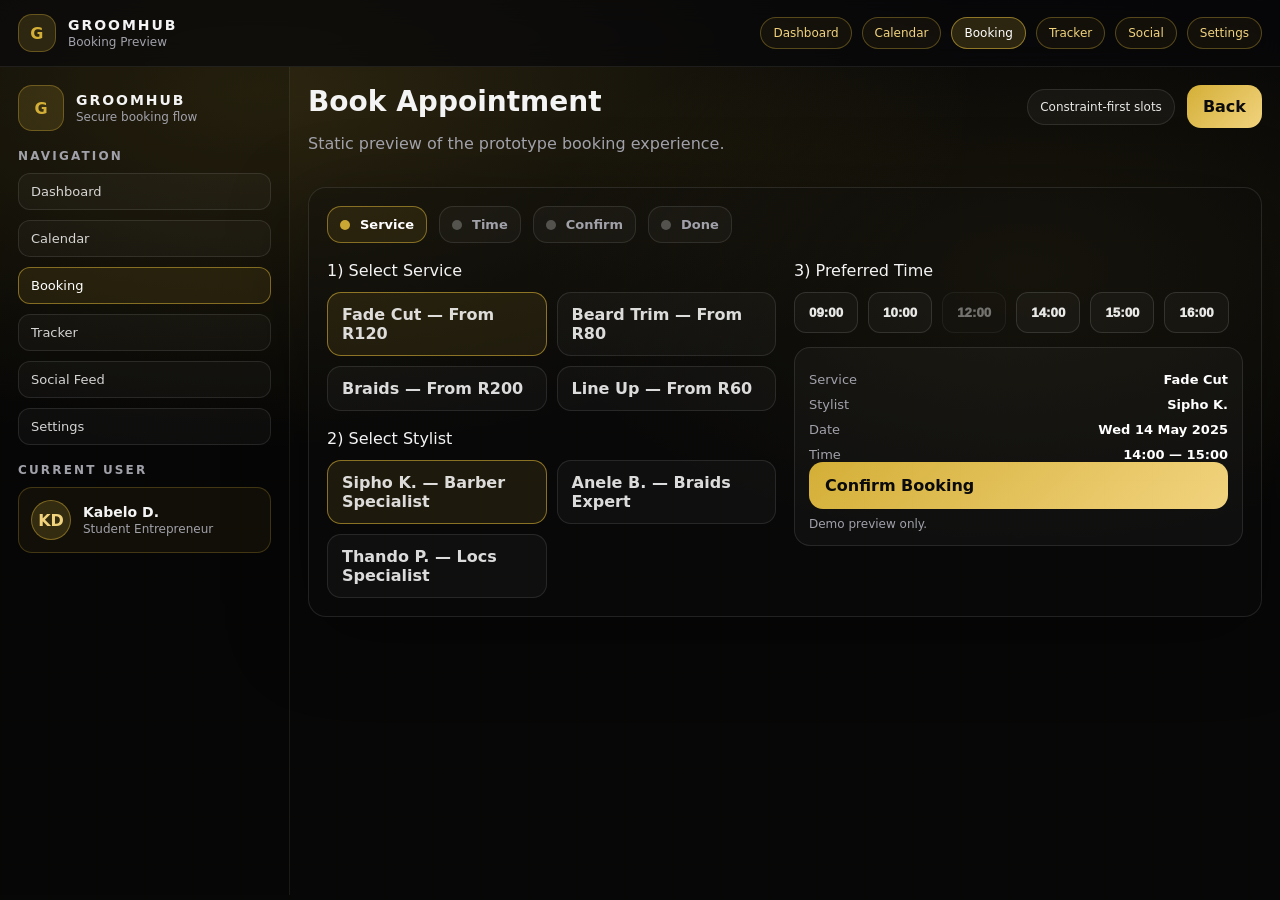
==== book.html @ 75e27e39 "first commit" ====
<!doctype html>
<html lang="en">
  <head>
    <meta charset="UTF-8" />
    <meta name="viewport" content="width=device-width, initial-scale=1.0" />
    <title>GroomHub — Booking Preview</title>
    <link rel="stylesheet" href="./styles.css" />
  </head>
  <body>
    <div class="bg-grid" aria-hidden="true"></div>

    <header class="static-topbar">
      <a class="static-brand" href="./index.html">
        <span class="logo" style="width:38px;height:38px;">G</span>
        <span>
          <span class="brand-title">GROOMHUB</span>
          <span class="brand-sub">Booking Preview</span>
        </span>
      </a>
      <nav class="static-nav">
        <a href="./dashboard.html" class="nav-pill">Dashboard</a>
        <a href="./calendar.html" class="nav-pill">Calendar</a>
        <a href="./book.html" class="nav-pill active">Booking</a>
        <a href="./tracker.html" class="nav-pill">Tracker</a>
        <a href="./social.html" class="nav-pill">Social</a>
        <a href="./settings.html" class="nav-pill">Settings</a>
      </nav>
    </header>

    <main class="static-main">
      <div class="static-sidebar">
        <div class="side-brand">
          <div class="side-logo">G</div>
          <div>
            <div class="side-title">GROOMHUB</div>
            <div class="side-sub">Secure booking flow</div>
          </div>
        </div>
        <div class="side-section">
          <div class="side-label">Navigation</div>
          <div class="side-links">
            <a href="./dashboard.html" class="side-link">Dashboard</a>
            <a href="./calendar.html" class="side-link">Calendar</a>
            <a href="./book.html" class="side-link active">Booking</a>
            <a href="./tracker.html" class="side-link">Tracker</a>
            <a href="./social.html" class="side-link">Social Feed</a>
            <a href="./settings.html" class="side-link">Settings</a>
          </div>
        </div>
        <div class="side-section">
          <div class="side-label">Current User</div>
          <div class="user-card">
            <div class="user-avatar">KD</div>
            <div class="user-meta">
              <div class="user-name">Kabelo D.</div>
              <div class="user-role">Student Entrepreneur</div>
            </div>
          </div>
        </div>
      </div>

      <div class="static-content">
        <div class="static-top">
          <div>
            <h1 class="page-title">Book Appointment</h1>
            <p class="muted">Static preview of the prototype booking experience.</p>
          </div>
          <div class="top-actions">
            <div class="badge">Constraint-first slots</div>
            <a class="cta" href="./dashboard.html">Back</a>
          </div>
        </div>

        <section class="panel">
          <div class="steps">
            <div class="step active"><div class="step-dot"></div><div>Service</div></div>
            <div class="step"><div class="step-dot"></div><div>Time</div></div>
            <div class="step"><div class="step-dot"></div><div>Confirm</div></div>
            <div class="step"><div class="step-dot"></div><div>Done</div></div>
          </div>

          <div class="grid2">
            <div>
              <div class="section-title">1) Select Service</div>
              <div class="choice-grid">
                <div class="choice selected">Fade Cut — From R120</div>
                <div class="choice">Beard Trim — From R80</div>
                <div class="choice">Braids — From R200</div>
                <div class="choice">Line Up — From R60</div>
              </div>

              <div class="section-title" style="margin-top:18px">2) Select Stylist</div>
              <div class="choice-grid">
                <div class="choice selected">Sipho K. — Barber Specialist</div>
                <div class="choice">Anele B. — Braids Expert</div>
                <div class="choice">Thando P. — Locs Specialist</div>
              </div>
            </div>

            <div>
              <div class="section-title">3) Preferred Time</div>
              <div class="times">
                <button class="time">09:00</button>
                <button class="time">10:00</button>
                <button class="time blocked" disabled>12:00</button>
                <button class="time">14:00</button>
                <button class="time">15:00</button>
                <button class="time">16:00</button>
              </div>

              <div class="summary">
                <div class="summary-row"><span>Service</span><b>Fade Cut</b></div>
                <div class="summary-row"><span>Stylist</span><b>Sipho K.</b></div>
                <div class="summary-row"><span>Date</span><b>Wed 14 May 2025</b></div>
                <div class="summary-row"><span>Time</span><b>14:00 — 15:00</b></div>
                <a class="btn" href="./dashboard.html">Confirm Booking</a>
                <div class="tiny-muted">Demo preview only.</div>
              </div>
            </div>
          </div>
        </section>
      </div>
    </main>
  </body>
</html>
---- styles.css ----
:root{
  --bg:#070707;
  --panel:#0f0f10;
  --panel2:#121214;
  --text:#f4f4f5;
  --muted:#a1a1aa;
  --border:rgba(255,255,255,.10);
  --gold:#D4AF37;
  --gold2:#F1D37E;
  --shadow: 0 30px 120px rgba(0,0,0,.65);
}

*{box-sizing:border-box}
html,body{height:100%}
body{
  margin:0;
  font-family: Inter, system-ui, -apple-system, Segoe UI, Roboto, Helvetica, Arial, sans-serif;
  color:var(--text);
  background: radial-gradient(1200px 600px at 20% 10%, rgba(212,175,55,.18), transparent 60%),
              radial-gradient(900px 500px at 80% 30%, rgba(212,175,55,.10), transparent 55%),
              var(--bg);
}

.bg-grid{
  position:fixed;
  inset:0;
  background-image:
    linear-gradient(rgba(212,175,55,.08) 1px, transparent 1px),
    linear-gradient(90deg, rgba(212,175,55,.08) 1px, transparent 1px);
  background-size: 48px 48px;
  opacity:.12;
  pointer-events:none;
}

.page{
  min-height:100%;
  display:flex;
  align-items:center;
  justify-content:center;
  padding: 28px 16px;
}

.card{
  width:100%;
  max-width: 980px;
  display:grid;
  grid-template-columns: 1.05fr .95fr;
  gap: 18px;
  background: linear-gradient(180deg, rgba(255,255,255,.06), rgba(255,255,255,.02));
  border: 1px solid var(--border);
  border-radius: 18px;
  padding: 26px;
  box-shadow: var(--shadow);
}

@media (max-width: 840px){
  .card{grid-template-columns: 1fr;}
}

.brand{
  display:flex;
  gap: 12px;
  align-items:center;
}

.logo{
  width:46px;
  height:46px;
  border-radius: 14px;
  background: rgba(212,175,55,.16);
  border: 1px solid rgba(212,175,55,.35);
  display:flex;
  align-items:center;
  justify-content:center;
  color:var(--gold);
  font-weight: 800;
  letter-spacing:.02em;
}

.brand-text h1{
  margin:0;
  font-size: 20px;
  letter-spacing: .12em;
}

.brand-text p{
  margin: 2px 0 0;
  font-size: 12px;
  color: var(--muted);
}

.hero{
  margin-top: 18px;
}

.pill{
  display:inline-flex;
  align-items:center;
  border: 1px solid rgba(212,175,55,.35);
  background: rgba(212,175,55,.08);
  padding: 8px 12px;
  border-radius: 999px;
  color: var(--gold2);
  font-size: 12px;
  letter-spacing:.02em;
  font-weight: 600;
}

h2{
  margin: 14px 0 10px;
  font-size: 30px;
  line-height:1.1;
  font-weight: 900;
}

.muted{color: var(--muted)}

.form{margin-top:16px; display:flex; flex-direction:column; gap: 12px;}

.field{display:flex; flex-direction:column; gap: 8px;}
.label{font-size: 13px; color: var(--muted); font-weight: 600;}

input{
  width:100%;
  padding: 14px 14px;
  border-radius: 12px;
  border: 1px solid rgba(255,255,255,.12);
  background: rgba(0,0,0,.25);
  color: var(--text);
  outline:none;
}

input:focus{
  border-color: rgba(212,175,55,.55);
  box-shadow: 0 0 0 4px rgba(212,175,55,.15);
}

.row{
  display:flex;
  align-items:center;
  justify-content:space-between;
  gap: 12px;
}

.check{
  display:flex;
  align-items:center;
  gap: 10px;
  font-size: 13px;
  color: var(--muted);
}

.check input{width:16px;height:16px;}

.link{font-size: 13px; color: var(--gold2); text-decoration:none;}
.link:hover{text-decoration:underline}

.btn{
  width:100%;
  border:none;
  border-radius: 12px;
  padding: 14px 16px;
  color: #0b0b0c;
  background: linear-gradient(135deg, var(--gold) 0%, #f1d37e 100%);
  font-weight: 800;
  cursor:pointer;
}

.btn:hover{filter:brightness(.98)}

.btn.secondary{
  background: transparent;
  border: 1px solid rgba(212,175,55,.45);
  color: var(--gold2);
  text-decoration:none;
  display:inline-flex;
  justify-content:center;
}

.actions{display:flex; gap: 12px; flex-wrap:wrap; margin-top: 18px;}
.btn.ghost{
  background: transparent;
  border: 1px solid rgba(255,255,255,.12);
  color: var(--text);
  text-decoration:none;
  display:inline-flex;
  justify-content:center;
}

.hint{
  min-height: 18px;
  font-size: 13px;
  color: var(--gold2);
}

.divider{
  height:1px;
  background: rgba(255,255,255,.10);
  margin: 14px 0;
}

.foot{
  display:flex;
  align-items:center;
  justify-content:space-between;
  gap: 12px;
  font-size: 12px;
  color: var(--muted);
  margin-top: 16px;
}

/* ===== Static app preview components (dashboard/calendar/etc) ===== */
.static-topbar{
  position:sticky;
  top:0;
  z-index:10;
  backdrop-filter: blur(12px);
  background: rgba(8,8,10,.72);
  border-bottom: 1px solid rgba(255,255,255,.08);
  padding: 14px 18px;
  display:flex;
  align-items:center;
  justify-content:space-between;
  gap:16px;
}
.static-brand{display:flex; align-items:center; gap:12px; text-decoration:none; color:inherit;}
.brand-title{display:block; font-weight:900; letter-spacing:.14em; font-size:14px;}
.brand-sub{display:block; color:var(--muted); font-size:12px; margin-top:2px;}
.static-nav{display:flex; flex-wrap:wrap; gap:10px; justify-content:flex-end;}
.nav-pill{
  text-decoration:none;
  border:1px solid rgba(212,175,55,.35);
  color: var(--gold2);
  padding: 8px 12px;
  border-radius: 999px;
  font-size: 12px;
  background: rgba(212,175,55,.06);
}
.nav-pill.active{background: rgba(212,175,55,.18); border-color: rgba(212,175,55,.6); color: #fff;}

.static-main{
  display:flex;
  min-height: calc(100vh - 72px);
}
.static-sidebar{
  width: 290px;
  border-right: 1px solid rgba(255,255,255,.08);
  padding: 18px;
  background: rgba(0,0,0,.18);
}
@media (max-width: 980px){
  .static-main{flex-direction:column;}
  .static-sidebar{width:100%; border-right:none; border-bottom:1px solid rgba(255,255,255,.08);} 
}

.side-brand{display:flex; align-items:center; gap:12px; margin-bottom:18px;}
.side-logo{width:46px;height:46px;border-radius:14px;background: rgba(212,175,55,.16); border:1px solid rgba(212,175,55,.35); display:flex; align-items:center; justify-content:center; font-weight:900; color: var(--gold);}
.side-title{font-weight:900; letter-spacing:.14em; font-size:14px;}
.side-sub{color:var(--muted); font-size:12px; margin-top:2px;}

.side-section{margin-top:18px;}
.side-label{font-size:12px; color:var(--muted); text-transform:uppercase; letter-spacing:.18em; font-weight:700; margin-bottom:10px;}
.side-links{display:flex; flex-direction:column; gap:10px;}
.side-link{
  text-decoration:none;
  padding: 10px 12px;
  border-radius: 12px;
  border: 1px solid rgba(255,255,255,.10);
  color: rgba(255,255,255,.82);
  background: rgba(255,255,255,.03);
  font-size: 13px;
}
.side-link.active{border-color: rgba(212,175,55,.55); background: rgba(212,175,55,.10); color:#fff;}

.user-card{
  border: 1px solid rgba(212,175,55,.25);
  background: rgba(212,175,55,.06);
  border-radius: 14px;
  padding: 12px;
  display:flex;
  align-items:center;
  gap:12px;
}
.user-avatar{width:40px;height:40px;border-radius:999px; background: rgba(212,175,55,.18); border:1px solid rgba(212,175,55,.45); display:flex; align-items:center; justify-content:center; font-weight:900; color: var(--gold2);} 
.user-meta{min-width:0;}
.user-name{font-weight:800; font-size:14px;}
.user-role{color:var(--muted); font-size:12px; margin-top:2px;}

.static-content{flex:1; padding: 18px;}
.static-top{display:flex; align-items:flex-start; justify-content:space-between; gap:16px; margin-bottom:18px;}
.page-title{margin:0; font-size:28px; font-weight:900;}
.muted{color:var(--muted);}
.top-actions{display:flex; align-items:center; gap:12px; flex-wrap:wrap;}
.badge{
  border: 1px solid rgba(255,255,255,.10);
  background: rgba(255,255,255,.04);
  padding: 10px 12px;
  border-radius: 999px;
  font-size: 12px;
  color: rgba(255,255,255,.9);
}
.badge.gold{border-color: rgba(212,175,55,.6); background: rgba(212,175,55,.12); color: #fff;}
.cta{display:inline-block; text-decoration:none; background: linear-gradient(135deg, var(--gold) 0%, #f1d37e 100%); color: #0b0b0c; font-weight:900; padding: 12px 16px; border-radius: 14px;}

.hero{display:grid; grid-template-columns: 1.2fr .8fr; gap:18px;}
@media (max-width: 1100px){.hero{grid-template-columns:1fr;}}

.panel{
  border: 1px solid rgba(255,255,255,.10);
  background: rgba(12,12,14,.35);
  border-radius: 18px;
  padding: 18px;
  box-shadow: 0 18px 80px rgba(0,0,0,.35);
}
.panel-head{display:flex; align-items:flex-start; justify-content:space-between; gap:12px; margin-bottom:12px;}
.panel-title{margin:0; font-size:20px; font-weight:900;}
.panel-sub{color:var(--muted); font-size:13px; margin-top:4px;}

.hero-card{border: 1px solid rgba(212,175,55,.25); background: linear-gradient(180deg, rgba(212,175,55,.06), rgba(255,255,255,.02)); border-radius:18px; padding:18px;}
.hero-pill{display:inline-flex; padding:8px 12px; border-radius:999px; background: rgba(212,175,55,.10); border:1px solid rgba(212,175,55,.35); color: var(--gold2); font-size:12px; font-weight:800; letter-spacing:.12em;}
.hero-title{margin:12px 0 10px; font-size:34px; font-weight:950; line-height:1.05;}
.gold{color:var(--gold2);}
.hero-muted{color: var(--muted); font-size:14px; line-height:1.5; max-width: 62ch;}
.hero-buttons{display:flex; gap:12px; flex-wrap:wrap; margin-top:14px;}
.btn.secondary{background: transparent; border:1px solid rgba(212,175,55,.45); color: var(--gold2); text-decoration:none; display:inline-block; padding:14px 16px; border-radius:14px; font-weight:900;}
.btn{display:inline-block; padding:14px 16px; border-radius:14px; background: linear-gradient(135deg, var(--gold) 0%, #f1d37e 100%); color:#0b0b0c; font-weight:900; text-decoration:none;}

.stats{display:flex; flex-direction:column; gap:12px;}
.stat-card{border:1px solid rgba(255,255,255,.10); background: rgba(255,255,255,.03); border-radius:18px; padding:14px;}
.stat-label{color:var(--muted); font-size:13px;}
.stat-value{font-size:28px; font-weight:950; margin-top:6px;}

.grid2{display:grid; grid-template-columns:1fr 1fr; gap:18px; margin-top:18px;}
@media (max-width: 1100px){.grid2{grid-template-columns:1fr;}}

.calendar-wrap{margin-top:12px;}
.cal-days{display:grid; grid-template-columns:repeat(5, 1fr); gap:10px; color:var(--muted); font-weight:800; font-size:12px; letter-spacing:.08em; margin-bottom:10px;}
.cal-grid{display:grid; grid-template-columns:repeat(5, 1fr); gap:10px;}
.calendar-grid{margin-top:12px;}
.cal-cells{display:grid; grid-template-columns:repeat(5, 1fr); gap:10px;}
.cal-cell{
  min-height: 64px;
  border-radius: 14px;
  border: 1px solid rgba(255,255,255,.10);
  display:flex;
  align-items:center;
  justify-content:center;
  font-weight:900;
  font-size:12px;
  color: rgba(255,255,255,.85);
}
.cal-cell.available{background: rgba(255,255,255,.02); border-color: rgba(255,255,255,.12);} 
.cal-cell.booked{background: rgba(241,211,126,.96); color:#0b0b0c; border-color: rgba(241,211,126,.7);} 
.cal-cell.blocked{background: rgba(255,255,255,.06); color: rgba(255,255,255,.45); border-color: rgba(255,255,255,.10);} 

.form-rows{display:flex; flex-direction:column; gap:12px; margin-top:12px;}
.form-rows.compact{gap:10px;}
.row-box{border:1px solid rgba(255,255,255,.10); background: rgba(255,255,255,.03); border-radius:14px; padding:14px;}
.row-label{color:var(--muted); font-size:13px; font-weight:800;}
.row-value{margin-top:6px; font-weight:900;}
.tiny-muted{font-size:12px; color:var(--muted); margin-top:8px;}

.tag-list{display:grid; grid-template-columns:1fr; gap:10px; margin-top:12px;}
.tag{border:1px solid rgba(255,255,255,.10); background: rgba(255,255,255,.03); border-radius:14px; padding:12px 14px; font-weight:800;}

.ring{width: 110px; height: 110px; border-radius:999px; border: 10px solid rgba(212,175,55,.35); display:flex; align-items:center; justify-content:center; font-weight:950; margin-top:8px;}

.small-pill{
  text-decoration:none;
  display:inline-block;
  padding: 10px 12px;
  border-radius: 999px;
  border: 1px solid rgba(212,175,55,.45);
  background: rgba(212,175,55,.10);
  color: var(--gold2);
  font-size:12px;
  font-weight:900;
}
.small-pill.ghost{background: transparent; color: rgba(255,255,255,.82);}
.gold-pill{
  border:1px solid rgba(212,175,55,.45);
  background: rgba(212,175,55,.12);
  padding: 8px 10px;
  border-radius: 999px;
  color: var(--gold2);
  font-weight:900;
  font-size:12px;
}

.look-grid{display:grid; grid-template-columns:repeat(2, 1fr); gap:12px; margin-top:12px;}
.look-card{border:1px solid rgba(255,255,255,.10); background: rgba(255,255,255,.03); border-radius:14px; overflow:hidden;}
.look-img{height:120px; background: linear-gradient(135deg, rgba(255,255,255,.10), rgba(212,175,55,.10));}
.look-img.a{background: linear-gradient(135deg, rgba(212,175,55,.18), rgba(0,0,0,.2));}
.look-img.b{background: linear-gradient(135deg, rgba(255,255,255,.12), rgba(212,175,55,.12));}
.look-img.c{background: linear-gradient(135deg, rgba(59,130,246,.18), rgba(0,0,0,.25));}
.look-img.d{background: linear-gradient(135deg, rgba(167,139,250,.18), rgba(0,0,0,.25));}
.look-meta{padding:12px;}
.look-title{font-weight:950;}
.look-sub{color:var(--muted); font-size:12px; margin-top:4px;}

.social-card{border:1px solid rgba(255,255,255,.10); background: rgba(255,255,255,.03); border-radius:16px; overflow:hidden; margin-top:12px;}
.social-img{height:150px; background: linear-gradient(135deg, rgba(255,255,255,.10), rgba(212,175,55,.08));}
.social-body{padding:14px;}
.social-head{display:flex; align-items:flex-start; justify-content:space-between; gap:12px;}
.social-name{font-weight:950;}
.social-text{color: rgba(255,255,255,.86); margin-top:10px; line-height:1.5;}
.social-stats{display:flex; flex-wrap:wrap; gap:12px; margin-top:12px; color: var(--muted); font-size:12px; font-weight:800;}
.mini-link{display:inline-block; margin-top:10px; color: var(--gold2); font-weight:900; text-decoration:none; font-size:12px;}

.profile{display:flex; gap:14px; align-items:center; margin-top:12px;}
.profile-avatar{width: 92px; height: 92px; border-radius:18px; background: linear-gradient(135deg, rgba(212,175,55,.26), rgba(0,0,0,.2)); border: 1px solid rgba(212,175,55,.35);} 
.profile-name{font-weight:950; font-size:22px;}
.profile-kpis{display:flex; gap:12px; margin-top:6px; align-items:center; flex-wrap:wrap;}
.gold-text{color: var(--gold2); font-weight:900;}

.service-list{margin-top:12px; display:flex; flex-direction:column; gap:10px;}
.service{border:1px solid rgba(255,255,255,.10); background: rgba(255,255,255,.03); border-radius:14px; padding:12px 14px; display:flex; justify-content:space-between; font-weight:900;}

.toggle-row{display:flex; justify-content:space-between; align-items:center; gap:12px; border:1px solid rgba(255,255,255,.10); background: rgba(255,255,255,.03); padding:12px 14px; border-radius:14px;}
.switch-on{width:44px; height:24px; border-radius:999px; background: rgba(212,175,55,.9); position:relative;}
.switch-on::after{content:""; position:absolute; top:3px; right:3px; width:18px; height:18px; border-radius:999px; background: #0b0b0c;}

.live{padding: 10px 12px; border-radius: 999px; font-size:12px; font-weight:950; background: rgba(212,175,55,.9); color:#0b0b0c;}
.kpi-grid{display:grid; grid-template-columns:repeat(2, 1fr); gap:12px; margin-top:12px;}
.kpi{border:1px solid rgba(255,255,255,.10); background: rgba(255,255,255,.03); border-radius:14px; padding:12px 14px;}
.kpi-value{font-size:24px; font-weight:950; margin-top:6px;}

.insights{margin-top:12px; border:1px solid rgba(255,255,255,.10); background: rgba(255,255,255,.03); border-radius:16px; padding:14px;}
.ins-title{font-weight:950;}
.ins-list{margin:10px 0 0; padding-left:16px; color: var(--muted); line-height:1.7; font-size:13px;}

.steps{display:flex; gap:12px; flex-wrap:wrap; margin-bottom:14px;}
.step{display:flex; align-items:center; gap:10px; padding: 10px 12px; border:1px solid rgba(255,255,255,.10); background: rgba(255,255,255,.03); border-radius: 14px; color: var(--muted); font-weight:900; font-size:13px;}
.step.active{border-color: rgba(212,175,55,.55); background: rgba(212,175,55,.10); color:#fff;}
.step-dot{width: 10px; height: 10px; border-radius:999px; background: rgba(255,255,255,.25);} 
.step.active .step-dot{background: rgba(212,175,55,.95);} 

.choice-grid{display:grid; grid-template-columns:repeat(1, 1fr); gap:10px; margin-top:12px;}
@media (min-width: 900px){.choice-grid{grid-template-columns:repeat(2, 1fr);}}
.choice{border:1px solid rgba(255,255,255,.10); background: rgba(255,255,255,.03); border-radius:14px; padding:12px 14px; font-weight:900; color: rgba(255,255,255,.85);}
.choice.selected{border-color: rgba(212,175,55,.6); background: rgba(212,175,55,.10);} 

.times{display:flex; flex-wrap:wrap; gap:10px; margin-top:12px;}
.time{padding: 12px 14px; border-radius: 12px; border:1px solid rgba(255,255,255,.12); background: rgba(255,255,255,.03); color: rgba(255,255,255,.9); font-weight:950; cursor:pointer;}
.time.blocked{opacity:.45; cursor:not-allowed;}

.summary{margin-top:14px; padding:14px; border-radius:16px; border:1px solid rgba(255,255,255,.10); background: rgba(255,255,255,.03);} 
.summary-row{display:flex; justify-content:space-between; gap:12px; margin-top:10px; font-size:13px; color: var(--muted);}
.summary-row b{color:#fff;}

.divider{height:1px; background: rgba(255,255,255,.10); margin: 14px 0;}

.history-list{margin-top:12px; display:flex; flex-direction:column; gap:10px;}
.history-item{border:1px solid rgba(255,255,255,.10); background: rgba(255,255,255,.03); border-radius:14px; padding:12px 14px; display:flex; justify-content:space-between; gap:12px;}

.tip-grid{display:grid; grid-template-columns:repeat(2, 1fr); gap:12px; margin-top:12px;}
@media (max-width: 800px){.tip-grid{grid-template-columns:1fr;}}
.tip{border:1px solid rgba(255,255,255,.10); background: rgba(255,255,255,.03); border-radius:14px; padding:12px 14px; font-weight:900; color: rgba(255,255,255,.86);}

.composer{display:flex; align-items:center; gap:12px; border:1px solid rgba(255,255,255,.10); background: rgba(255,255,255,.03); border-radius:16px; padding:14px; margin-top:12px;}
.composer-avatar{width:42px;height:42px;border-radius:999px;background: rgba(212,175,55,.18); border:1px solid rgba(212,175,55,.45); display:flex; align-items:center; justify-content:center; font-weight:950;}
.composer-input{flex:1; padding:12px 14px; border-radius: 12px; border:1px solid rgba(255,255,255,.10); background: rgba(0,0,0,.25); color: rgba(255,255,255,.85); font-weight:800;}

.post{padding:18px;}
.post-head{display:flex; gap:12px; align-items:flex-start; justify-content:space-between;}
.post-avatar{width:42px;height:42px;border-radius:999px; background: rgba(212,175,55,.18); border:1px solid rgba(212,175,55,.45); display:flex; align-items:center; justify-content:center; font-weight:950;}
.ghost-pill{padding:8px 10px; border-radius:999px; border:1px solid rgba(255,255,255,.12); color: rgba(255,255,255,.85); font-size:12px; font-weight:900;}
.post-name{font-weight:950;}
.post-text{margin-top:10px; line-height:1.5; color: rgba(255,255,255,.86);}
.post-tags{display:flex; gap:10px; flex-wrap:wrap; margin-top:12px; color: var(--gold2); font-weight:900; font-size:12px;}
.post-actions{display:flex; gap:14px; flex-wrap:wrap; margin-top:12px; color: var(--muted); font-size:12px; font-weight:900;}

.trend-list{margin-top:12px; display:flex; flex-direction:column; gap:10px;}
.trend{border:1px solid rgba(255,255,255,.10); background: rgba(255,255,255,.03); border-radius:14px; padding:12px 14px; font-weight:950; display:flex; gap:8px; align-items:baseline;}

.mini-note{margin-top:12px; color: var(--muted); font-size:13px; line-height:1.5;}

/* Optional: small mobile tweaks */
@media (max-width: 640px){
  .static-nav{gap:8px}
  .nav-pill{padding:7px 10px}
  .hero-title{font-size:28px}
}
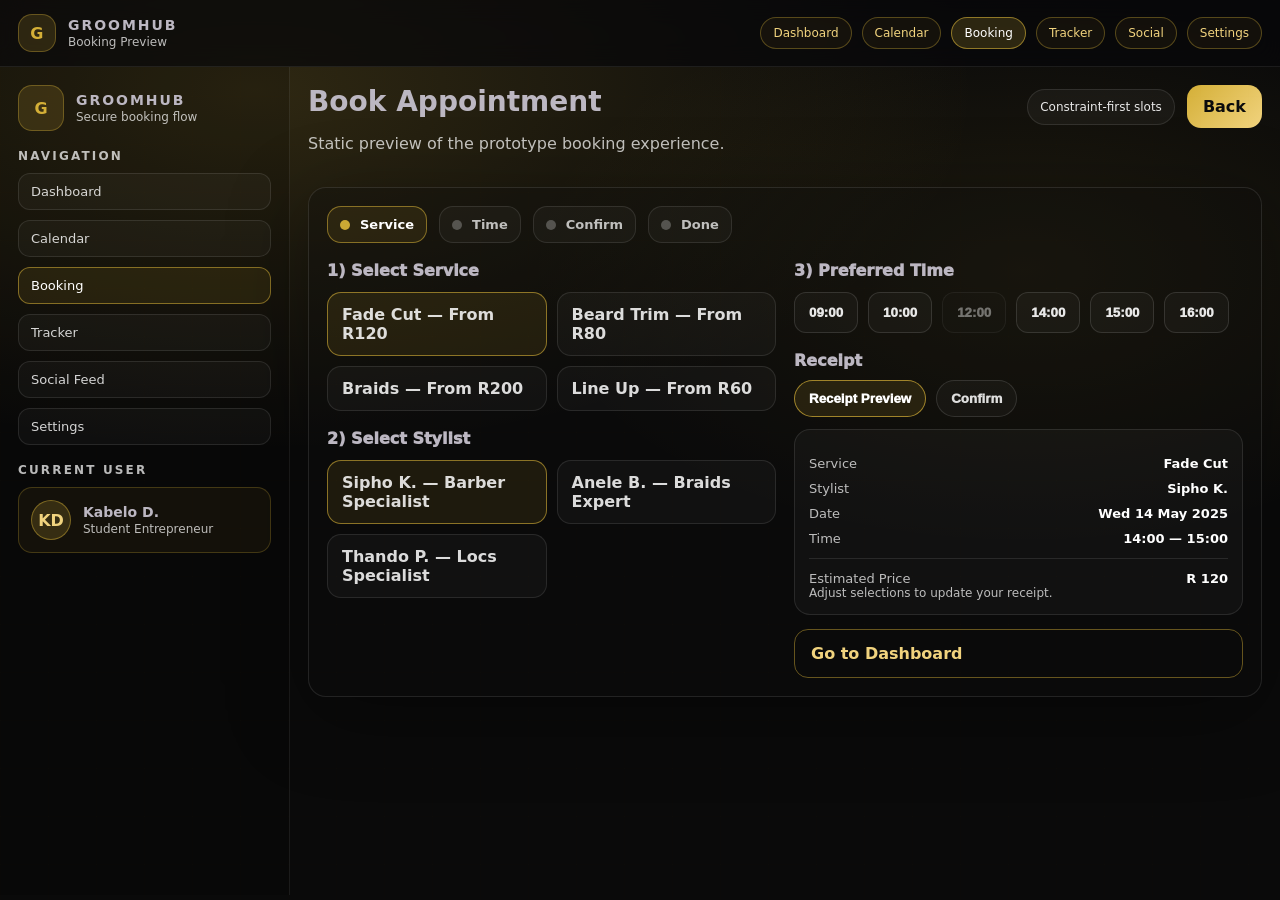
==== commit 2ae1f244: "Add files via upload" ====
--- a/book.html
+++ b/book.html
@@ -1,4 +1,4 @@
-<!doctype html>
+<!DOCTYPE html>
 <html lang="en">
   <head>
     <meta charset="UTF-8" />
@@ -11,7 +11,7 @@
 
     <header class="static-topbar">
       <a class="static-brand" href="./index.html">
-        <span class="logo" style="width:38px;height:38px;">G</span>
+        <span class="logo" style="width: 38px; height: 38px">G</span>
         <span>
           <span class="brand-title">GROOMHUB</span>
           <span class="brand-sub">Booking Preview</span>
@@ -63,7 +63,9 @@
         <div class="static-top">
           <div>
             <h1 class="page-title">Book Appointment</h1>
-            <p class="muted">Static preview of the prototype booking experience.</p>
+            <p class="muted">
+              Static preview of the prototype booking experience.
+            </p>
           </div>
           <div class="top-actions">
             <div class="badge">Constraint-first slots</div>
@@ -73,48 +75,249 @@
 
         <section class="panel">
           <div class="steps">
-            <div class="step active"><div class="step-dot"></div><div>Service</div></div>
-            <div class="step"><div class="step-dot"></div><div>Time</div></div>
-            <div class="step"><div class="step-dot"></div><div>Confirm</div></div>
-            <div class="step"><div class="step-dot"></div><div>Done</div></div>
+            <div class="step active">
+              <div class="step-dot"></div>
+              <div>Service</div>
+            </div>
+            <div class="step">
+              <div class="step-dot"></div>
+              <div>Time</div>
+            </div>
+            <div class="step">
+              <div class="step-dot"></div>
+              <div>Confirm</div>
+            </div>
+            <div class="step">
+              <div class="step-dot"></div>
+              <div>Done</div>
+            </div>
           </div>
 
           <div class="grid2">
             <div>
               <div class="section-title">1) Select Service</div>
-              <div class="choice-grid">
-                <div class="choice selected">Fade Cut — From R120</div>
-                <div class="choice">Beard Trim — From R80</div>
-                <div class="choice">Braids — From R200</div>
-                <div class="choice">Line Up — From R60</div>
-              </div>
-
-              <div class="section-title" style="margin-top:18px">2) Select Stylist</div>
-              <div class="choice-grid">
-                <div class="choice selected">Sipho K. — Barber Specialist</div>
-                <div class="choice">Anele B. — Braids Expert</div>
-                <div class="choice">Thando P. — Locs Specialist</div>
+              <div class="choice-grid" role="list" aria-label="Services">
+                <div
+                  class="choice selected"
+                  role="listitem"
+                  tabindex="0"
+                  data-service="Fade Cut"
+                  data-price="120"
+                >
+                  Fade Cut — From R120
+                </div>
+                <div
+                  class="choice"
+                  role="listitem"
+                  tabindex="0"
+                  data-service="Beard Trim"
+                  data-price="80"
+                >
+                  Beard Trim — From R80
+                </div>
+                <div
+                  class="choice"
+                  role="listitem"
+                  tabindex="0"
+                  data-service="Braids"
+                  data-price="200"
+                >
+                  Braids — From R200
+                </div>
+                <div
+                  class="choice"
+                  role="listitem"
+                  tabindex="0"
+                  data-service="Line Up"
+                  data-price="60"
+                >
+                  Line Up — From R60
+                </div>
+              </div>
+
+              <div class="section-title" style="margin-top: 18px">
+                2) Select Stylist
+              </div>
+              <div class="choice-grid" role="list" aria-label="Stylists">
+                <div
+                  class="choice selected"
+                  role="listitem"
+                  tabindex="0"
+                  data-stylist="Sipho K."
+                >
+                  Sipho K. — Barber Specialist
+                </div>
+                <div
+                  class="choice"
+                  role="listitem"
+                  tabindex="0"
+                  data-stylist="Anele B."
+                >
+                  Anele B. — Braids Expert
+                </div>
+                <div
+                  class="choice"
+                  role="listitem"
+                  tabindex="0"
+                  data-stylist="Thando P."
+                >
+                  Thando P. — Locs Specialist
+                </div>
               </div>
             </div>
 
             <div>
               <div class="section-title">3) Preferred Time</div>
-              <div class="times">
-                <button class="time">09:00</button>
-                <button class="time">10:00</button>
-                <button class="time blocked" disabled>12:00</button>
-                <button class="time">14:00</button>
-                <button class="time">15:00</button>
-                <button class="time">16:00</button>
-              </div>
-
-              <div class="summary">
-                <div class="summary-row"><span>Service</span><b>Fade Cut</b></div>
-                <div class="summary-row"><span>Stylist</span><b>Sipho K.</b></div>
-                <div class="summary-row"><span>Date</span><b>Wed 14 May 2025</b></div>
-                <div class="summary-row"><span>Time</span><b>14:00 — 15:00</b></div>
-                <a class="btn" href="./dashboard.html">Confirm Booking</a>
-                <div class="tiny-muted">Demo preview only.</div>
+              <div class="times" role="list" aria-label="Time slots">
+                <button
+                  class="time"
+                  type="button"
+                  role="listitem"
+                  data-time="09:00"
+                >
+                  09:00
+                </button>
+                <button
+                  class="time"
+                  type="button"
+                  role="listitem"
+                  data-time="10:00"
+                >
+                  10:00
+                </button>
+                <button
+                  class="time blocked"
+                  type="button"
+                  role="listitem"
+                  data-time="12:00"
+                  disabled
+                >
+                  12:00
+                </button>
+                <button
+                  class="time"
+                  type="button"
+                  role="listitem"
+                  data-time="14:00"
+                >
+                  14:00
+                </button>
+                <button
+                  class="time"
+                  type="button"
+                  role="listitem"
+                  data-time="15:00"
+                >
+                  15:00
+                </button>
+                <button
+                  class="time"
+                  type="button"
+                  role="listitem"
+                  data-time="16:00"
+                >
+                  16:00
+                </button>
+              </div>
+
+              <div class="section-title" style="margin-top: 18px">Receipt</div>
+              <div class="tabs" role="tablist" aria-label="Receipt tabs">
+                <button
+                  class="tab active"
+                  type="button"
+                  role="tab"
+                  aria-selected="true"
+                  data-tab="preview"
+                >
+                  Receipt Preview
+                </button>
+                <button
+                  class="tab"
+                  type="button"
+                  role="tab"
+                  aria-selected="false"
+                  data-tab="confirm"
+                >
+                  Confirm
+                </button>
+              </div>
+
+              <div class="receipt" aria-live="polite">
+                <div class="receipt-tabs">
+                  <div class="receipt-panel" data-panel="preview">
+                    <div class="summary-row">
+                      <span>Service</span><b data-rc-service>Fade Cut</b>
+                    </div>
+                    <div class="summary-row">
+                      <span>Stylist</span><b data-rc-stylist>Sipho K.</b>
+                    </div>
+                    <div class="summary-row">
+                      <span>Date</span><b data-rc-date>Wed 14 May 2025</b>
+                    </div>
+                    <div class="summary-row">
+                      <span>Time</span><b data-rc-time>14:00 — 15:00</b>
+                    </div>
+                    <div class="divider" style="margin: 12px 0"></div>
+                    <div class="summary-row">
+                      <span>Estimated Price</span><b data-rc-price>R 120</b>
+                    </div>
+                    <div class="tiny-muted">
+                      Adjust selections to update your receipt.
+                    </div>
+                  </div>
+
+                  <div class="receipt-panel" data-panel="confirm" hidden>
+                    <div class="tiny-muted" data-confirm-status>
+                      Select all options to enable confirmation.
+                    </div>
+                    <div class="divider" style="margin: 12px 0"></div>
+                    <div class="summary-row">
+                      <span>Service</span
+                      ><b data-rc-confirm-service>Fade Cut</b>
+                    </div>
+                    <div class="summary-row">
+                      <span>Stylist</span
+                      ><b data-rc-confirm-stylist>Sipho K.</b>
+                    </div>
+                    <div class="summary-row">
+                      <span>Date</span
+                      ><b data-rc-confirm-date>Wed 14 May 2025</b>
+                    </div>
+                    <div class="summary-row">
+                      <span>Time</span><b data-rc-confirm-time>14:00 — 15:00</b>
+                    </div>
+                    <div class="divider" style="margin: 12px 0"></div>
+                    <div class="summary-row">
+                      <span>Estimated Price</span
+                      ><b data-rc-confirm-price>R 120</b>
+                    </div>
+
+                    <button
+                      id="confirmReceiptBtn"
+                      class="btn"
+                      type="button"
+                      style="margin-top: 14px"
+                      disabled
+                    >
+                      Confirm Receipt
+                    </button>
+                    <div class="tiny-muted" style="margin-top: 8px">
+                      Confirmation locks your current receipt (demo).
+                    </div>
+                  </div>
+                </div>
+              </div>
+
+              <div style="margin-top: 14px">
+                <a
+                  id="receiptToDashboard"
+                  class="btn secondary"
+                  href="./dashboard.html"
+                  aria-disabled="true"
+                  style="pointer-events: none"
+                >
+                  Go to Dashboard
+                </a>
               </div>
             </div>
           </div>
@@ -123,4 +326,3 @@
     </main>
   </body>
 </html>
-
--- a/styles.css
+++ b/styles.css
@@ -1,208 +1,290 @@
-:root{
-  --bg:#070707;
-  --panel:#0f0f10;
-  --panel2:#121214;
-  --text:#f4f4f5;
-  --muted:#a1a1aa;
-  --border:rgba(255,255,255,.10);
-  --gold:#D4AF37;
-  --gold2:#F1D37E;
-  --shadow: 0 30px 120px rgba(0,0,0,.65);
-}
-
-*{box-sizing:border-box}
-html,body{height:100%}
-body{
-  margin:0;
-  font-family: Inter, system-ui, -apple-system, Segoe UI, Roboto, Helvetica, Arial, sans-serif;
-  color:var(--text);
-  background: radial-gradient(1200px 600px at 20% 10%, rgba(212,175,55,.18), transparent 60%),
-              radial-gradient(900px 500px at 80% 30%, rgba(212,175,55,.10), transparent 55%),
-              var(--bg);
-}
-
-.bg-grid{
-  position:fixed;
-  inset:0;
-  background-image:
-    linear-gradient(rgba(212,175,55,.08) 1px, transparent 1px),
-    linear-gradient(90deg, rgba(212,175,55,.08) 1px, transparent 1px);
+:root {
+  /* GroomHub-v2 inspired luxury black + gold theme */
+  --bg: #0a0a0a;
+  --panel: #111111;
+  --panel2: #0f0f0f;
+  --text: #bcb7c2;
+  --text-h: #d4af37;
+  --muted: rgba(255, 255, 255, 0.72);
+  --border: rgba(255, 255, 255, 0.12);
+
+  /* keep legacy names used throughout this CSS */
+  --gold: #d4af37;
+  --gold2: #f1d37e;
+  --accent: #d4af37;
+  --accent-border: rgba(212, 175, 55, 0.5);
+
+  --shadow: 0 30px 120px rgba(0, 0, 0, 0.65);
+}
+
+* {
+  box-sizing: border-box;
+}
+html,
+body {
+  height: 100%;
+}
+body {
+  margin: 0;
+  font-family: system-ui, -apple-system, Segoe UI, Roboto, Helvetica, Arial,
+    sans-serif;
+  color: var(--text);
+  background: radial-gradient(
+      1200px 600px at 20% 10%,
+      rgba(212, 175, 55, 0.18),
+      transparent 60%
+    ),
+    radial-gradient(
+      900px 500px at 80% 30%,
+      rgba(212, 175, 55, 0.1),
+      transparent 55%
+    ),
+    var(--bg);
+}
+
+.bg-grid {
+  position: fixed;
+  inset: 0;
+  background-image: linear-gradient(
+      rgba(212, 175, 55, 0.08) 1px,
+      transparent 1px
+    ),
+    linear-gradient(90deg, rgba(212, 175, 55, 0.08) 1px, transparent 1px);
   background-size: 48px 48px;
-  opacity:.12;
-  pointer-events:none;
-}
-
-.page{
-  min-height:100%;
-  display:flex;
-  align-items:center;
-  justify-content:center;
+  opacity: 0.12;
+  pointer-events: none;
+}
+
+.page {
+  min-height: 100%;
+  display: flex;
+  align-items: center;
+  justify-content: center;
   padding: 28px 16px;
 }
 
-.card{
-  width:100%;
+.card {
+  width: 100%;
   max-width: 980px;
-  display:grid;
-  grid-template-columns: 1.05fr .95fr;
+  display: grid;
+  grid-template-columns: 1.05fr 0.95fr;
   gap: 18px;
-  background: linear-gradient(180deg, rgba(255,255,255,.06), rgba(255,255,255,.02));
+  background: linear-gradient(
+    180deg,
+    rgba(255, 255, 255, 0.06),
+    rgba(255, 255, 255, 0.02)
+  );
   border: 1px solid var(--border);
   border-radius: 18px;
   padding: 26px;
   box-shadow: var(--shadow);
 }
 
-@media (max-width: 840px){
-  .card{grid-template-columns: 1fr;}
-}
-
-.brand{
-  display:flex;
-  gap: 12px;
-  align-items:center;
-}
-
-.logo{
-  width:46px;
-  height:46px;
-  border-radius: 14px;
-  background: rgba(212,175,55,.16);
-  border: 1px solid rgba(212,175,55,.35);
-  display:flex;
-  align-items:center;
-  justify-content:center;
-  color:var(--gold);
+@media (max-width: 840px) {
+  .card {
+    grid-template-columns: 1fr;
+  }
+}
+
+.brand {
+  display: flex;
+  gap: 12px;
+  align-items: center;
+}
+
+.logo {
+  width: 46px;
+  height: 46px;
+  border-radius: 14px;
+  background: rgba(212, 175, 55, 0.16);
+  border: 1px solid rgba(212, 175, 55, 0.35);
+  display: flex;
+  align-items: center;
+  justify-content: center;
+  color: var(--gold);
   font-weight: 800;
-  letter-spacing:.02em;
-}
-
-.brand-text h1{
-  margin:0;
+  letter-spacing: 0.02em;
+}
+
+.brand-text h1 {
+  margin: 0;
   font-size: 20px;
-  letter-spacing: .12em;
-}
-
-.brand-text p{
+  letter-spacing: 0.12em;
+}
+
+.brand-text p {
   margin: 2px 0 0;
   font-size: 12px;
   color: var(--muted);
 }
 
-.hero{
+.hero {
   margin-top: 18px;
 }
 
-.pill{
-  display:inline-flex;
-  align-items:center;
-  border: 1px solid rgba(212,175,55,.35);
-  background: rgba(212,175,55,.08);
+.pill {
+  display: inline-flex;
+  align-items: center;
+  border: 1px solid rgba(212, 175, 55, 0.35);
+  background: rgba(212, 175, 55, 0.08);
   padding: 8px 12px;
   border-radius: 999px;
   color: var(--gold2);
   font-size: 12px;
-  letter-spacing:.02em;
+  letter-spacing: 0.02em;
   font-weight: 600;
 }
 
-h2{
+h2 {
   margin: 14px 0 10px;
   font-size: 30px;
-  line-height:1.1;
-  font-weight: 900;
-}
-
-.muted{color: var(--muted)}
-
-.form{margin-top:16px; display:flex; flex-direction:column; gap: 12px;}
-
-.field{display:flex; flex-direction:column; gap: 8px;}
-.label{font-size: 13px; color: var(--muted); font-weight: 600;}
-
-input{
-  width:100%;
+  line-height: 1.1;
+  font-weight: 900;
+}
+
+.muted {
+  color: var(--muted);
+}
+
+/* Shared heading helpers used across pages (e.g., Marketplace) */
+.section-title {
+  font-weight: 950;
+  font-size: 16px;
+  margin: 0 0 6px;
+}
+
+.form {
+  margin-top: 16px;
+  display: flex;
+  flex-direction: column;
+  gap: 12px;
+}
+
+.field {
+  display: flex;
+  flex-direction: column;
+  gap: 8px;
+}
+.label {
+  font-size: 13px;
+  color: var(--muted);
+  font-weight: 600;
+}
+
+input {
+  width: 100%;
   padding: 14px 14px;
   border-radius: 12px;
-  border: 1px solid rgba(255,255,255,.12);
-  background: rgba(0,0,0,.25);
+  border: 1px solid rgba(255, 255, 255, 0.12);
+  background: rgba(0, 0, 0, 0.25);
   color: var(--text);
-  outline:none;
-}
-
-input:focus{
-  border-color: rgba(212,175,55,.55);
-  box-shadow: 0 0 0 4px rgba(212,175,55,.15);
-}
-
-.row{
-  display:flex;
-  align-items:center;
-  justify-content:space-between;
-  gap: 12px;
-}
-
-.check{
-  display:flex;
-  align-items:center;
+  outline: none;
+}
+
+input:focus {
+  border-color: rgba(212, 175, 55, 0.55);
+  box-shadow: 0 0 0 4px rgba(212, 175, 55, 0.15);
+}
+
+select {
+  width: 100%;
+  padding: 14px 14px;
+  border-radius: 12px;
+  border: 1px solid rgba(255, 255, 255, 0.12);
+  background: rgba(0, 0, 0, 0.25);
+  color: var(--text);
+  outline: none;
+}
+
+select:focus {
+  border-color: rgba(212, 175, 55, 0.55);
+  box-shadow: 0 0 0 4px rgba(212, 175, 55, 0.15);
+}
+
+.row {
+  display: flex;
+  align-items: center;
+  justify-content: space-between;
+  gap: 12px;
+}
+
+.check {
+  display: flex;
+  align-items: center;
   gap: 10px;
   font-size: 13px;
   color: var(--muted);
 }
 
-.check input{width:16px;height:16px;}
-
-.link{font-size: 13px; color: var(--gold2); text-decoration:none;}
-.link:hover{text-decoration:underline}
-
-.btn{
-  width:100%;
-  border:none;
+.check input {
+  width: 16px;
+  height: 16px;
+}
+
+.link {
+  font-size: 13px;
+  color: var(--gold2);
+  text-decoration: none;
+}
+.link:hover {
+  text-decoration: underline;
+}
+
+.btn {
+  width: 100%;
+  border: none;
   border-radius: 12px;
   padding: 14px 16px;
   color: #0b0b0c;
   background: linear-gradient(135deg, var(--gold) 0%, #f1d37e 100%);
   font-weight: 800;
-  cursor:pointer;
-}
-
-.btn:hover{filter:brightness(.98)}
-
-.btn.secondary{
+  cursor: pointer;
+}
+
+.btn:hover {
+  filter: brightness(0.98);
+}
+
+.btn.secondary {
   background: transparent;
-  border: 1px solid rgba(212,175,55,.45);
+  border: 1px solid rgba(212, 175, 55, 0.45);
   color: var(--gold2);
-  text-decoration:none;
-  display:inline-flex;
-  justify-content:center;
-}
-
-.actions{display:flex; gap: 12px; flex-wrap:wrap; margin-top: 18px;}
-.btn.ghost{
+  text-decoration: none;
+  display: inline-flex;
+  justify-content: center;
+}
+
+.actions {
+  display: flex;
+  gap: 12px;
+  flex-wrap: wrap;
+  margin-top: 18px;
+}
+.btn.ghost {
   background: transparent;
-  border: 1px solid rgba(255,255,255,.12);
+  border: 1px solid rgba(255, 255, 255, 0.12);
   color: var(--text);
-  text-decoration:none;
-  display:inline-flex;
-  justify-content:center;
-}
-
-.hint{
+  text-decoration: none;
+  display: inline-flex;
+  justify-content: center;
+}
+
+.hint {
   min-height: 18px;
   font-size: 13px;
   color: var(--gold2);
 }
 
-.divider{
-  height:1px;
-  background: rgba(255,255,255,.10);
+.divider {
+  height: 1px;
+  background: rgba(255, 255, 255, 0.1);
   margin: 14px 0;
 }
 
-.foot{
-  display:flex;
-  align-items:center;
-  justify-content:space-between;
+.foot {
+  display: flex;
+  align-items: center;
+  justify-content: space-between;
   gap: 12px;
   font-size: 12px;
   color: var(--muted);
@@ -210,276 +292,1076 @@
 }
 
 /* ===== Static app preview components (dashboard/calendar/etc) ===== */
-.static-topbar{
-  position:sticky;
-  top:0;
-  z-index:10;
+
+/* Calendar legend helpers (used by calendar.html) */
+.legend {
+  display: flex;
+  flex-wrap: wrap;
+  gap: 12px;
+  align-items: center;
+  margin-top: 6px;
+  color: var(--muted);
+}
+.legend-item {
+  display: inline-flex;
+  align-items: center;
+  gap: 8px;
+  font-size: 12px;
+  font-weight: 900;
+}
+.dot {
+  width: 10px;
+  height: 10px;
+  border-radius: 999px;
+  border: 1px solid rgba(255, 255, 255, 0.18);
+  background: rgba(255, 255, 255, 0.06);
+}
+.dot.available {
+  background: rgba(255, 255, 255, 0.06);
+  border-color: rgba(255, 255, 255, 0.16);
+}
+.dot.booked {
+  background: rgba(241, 211, 126, 0.96);
+  border-color: rgba(241, 211, 126, 0.75);
+}
+.dot.blocked {
+  background: rgba(255, 255, 255, 0.06);
+  border-color: rgba(255, 255, 255, 0.1);
+  opacity: 0.55;
+}
+
+.static-topbar {
+  position: sticky;
+  top: 0;
+  z-index: 10;
   backdrop-filter: blur(12px);
-  background: rgba(8,8,10,.72);
-  border-bottom: 1px solid rgba(255,255,255,.08);
+  background: rgba(8, 8, 10, 0.72);
+  border-bottom: 1px solid rgba(255, 255, 255, 0.08);
   padding: 14px 18px;
-  display:flex;
-  align-items:center;
-  justify-content:space-between;
-  gap:16px;
-}
-.static-brand{display:flex; align-items:center; gap:12px; text-decoration:none; color:inherit;}
-.brand-title{display:block; font-weight:900; letter-spacing:.14em; font-size:14px;}
-.brand-sub{display:block; color:var(--muted); font-size:12px; margin-top:2px;}
-.static-nav{display:flex; flex-wrap:wrap; gap:10px; justify-content:flex-end;}
-.nav-pill{
-  text-decoration:none;
-  border:1px solid rgba(212,175,55,.35);
+  display: flex;
+  align-items: center;
+  justify-content: space-between;
+  gap: 16px;
+}
+.static-brand {
+  display: flex;
+  align-items: center;
+  gap: 12px;
+  text-decoration: none;
+  color: inherit;
+}
+.brand-title {
+  display: block;
+  font-weight: 900;
+  letter-spacing: 0.14em;
+  font-size: 14px;
+}
+.brand-sub {
+  display: block;
+  color: var(--muted);
+  font-size: 12px;
+  margin-top: 2px;
+}
+.static-nav {
+  display: flex;
+  flex-wrap: wrap;
+  gap: 10px;
+  justify-content: flex-end;
+}
+.nav-pill {
+  text-decoration: none;
+  border: 1px solid rgba(212, 175, 55, 0.35);
   color: var(--gold2);
   padding: 8px 12px;
   border-radius: 999px;
   font-size: 12px;
-  background: rgba(212,175,55,.06);
-}
-.nav-pill.active{background: rgba(212,175,55,.18); border-color: rgba(212,175,55,.6); color: #fff;}
-
-.static-main{
-  display:flex;
+  background: rgba(212, 175, 55, 0.06);
+  transition: transform 140ms ease, background 140ms ease,
+    border-color 140ms ease;
+}
+
+.nav-pill:hover {
+  transform: translateY(-1px);
+  background: rgba(212, 175, 55, 0.12);
+  border-color: rgba(212, 175, 55, 0.6);
+}
+
+.nav-pill.active {
+  background: rgba(212, 175, 55, 0.18);
+  border-color: rgba(212, 175, 55, 0.6);
+  color: #fff;
+}
+
+.static-main {
+  display: flex;
   min-height: calc(100vh - 72px);
 }
-.static-sidebar{
+.static-sidebar {
   width: 290px;
-  border-right: 1px solid rgba(255,255,255,.08);
+  border-right: 1px solid rgba(255, 255, 255, 0.08);
   padding: 18px;
-  background: rgba(0,0,0,.18);
-}
-@media (max-width: 980px){
-  .static-main{flex-direction:column;}
-  .static-sidebar{width:100%; border-right:none; border-bottom:1px solid rgba(255,255,255,.08);} 
-}
-
-.side-brand{display:flex; align-items:center; gap:12px; margin-bottom:18px;}
-.side-logo{width:46px;height:46px;border-radius:14px;background: rgba(212,175,55,.16); border:1px solid rgba(212,175,55,.35); display:flex; align-items:center; justify-content:center; font-weight:900; color: var(--gold);}
-.side-title{font-weight:900; letter-spacing:.14em; font-size:14px;}
-.side-sub{color:var(--muted); font-size:12px; margin-top:2px;}
-
-.side-section{margin-top:18px;}
-.side-label{font-size:12px; color:var(--muted); text-transform:uppercase; letter-spacing:.18em; font-weight:700; margin-bottom:10px;}
-.side-links{display:flex; flex-direction:column; gap:10px;}
-.side-link{
-  text-decoration:none;
+  background: rgba(0, 0, 0, 0.18);
+}
+@media (max-width: 980px) {
+  .static-main {
+    flex-direction: column;
+  }
+  .static-sidebar {
+    width: 100%;
+    border-right: none;
+    border-bottom: 1px solid rgba(255, 255, 255, 0.08);
+  }
+}
+
+.side-brand {
+  display: flex;
+  align-items: center;
+  gap: 12px;
+  margin-bottom: 18px;
+}
+.side-logo {
+  width: 46px;
+  height: 46px;
+  border-radius: 14px;
+  background: rgba(212, 175, 55, 0.16);
+  border: 1px solid rgba(212, 175, 55, 0.35);
+  display: flex;
+  align-items: center;
+  justify-content: center;
+  font-weight: 900;
+  color: var(--gold);
+}
+.side-title {
+  font-weight: 900;
+  letter-spacing: 0.14em;
+  font-size: 14px;
+}
+.side-sub {
+  color: var(--muted);
+  font-size: 12px;
+  margin-top: 2px;
+}
+
+.side-section {
+  margin-top: 18px;
+}
+.side-label {
+  font-size: 12px;
+  color: var(--muted);
+  text-transform: uppercase;
+  letter-spacing: 0.18em;
+  font-weight: 700;
+  margin-bottom: 10px;
+}
+.side-links {
+  display: flex;
+  flex-direction: column;
+  gap: 10px;
+}
+.side-link {
+  text-decoration: none;
   padding: 10px 12px;
   border-radius: 12px;
-  border: 1px solid rgba(255,255,255,.10);
-  color: rgba(255,255,255,.82);
-  background: rgba(255,255,255,.03);
+  border: 1px solid rgba(255, 255, 255, 0.1);
+  color: rgba(255, 255, 255, 0.82);
+  background: rgba(255, 255, 255, 0.03);
   font-size: 13px;
 }
-.side-link.active{border-color: rgba(212,175,55,.55); background: rgba(212,175,55,.10); color:#fff;}
-
-.user-card{
-  border: 1px solid rgba(212,175,55,.25);
-  background: rgba(212,175,55,.06);
+.side-link.active {
+  border-color: rgba(212, 175, 55, 0.55);
+  background: rgba(212, 175, 55, 0.1);
+  color: #fff;
+}
+
+.user-card {
+  border: 1px solid rgba(212, 175, 55, 0.25);
+  background: rgba(212, 175, 55, 0.06);
   border-radius: 14px;
   padding: 12px;
-  display:flex;
-  align-items:center;
-  gap:12px;
-}
-.user-avatar{width:40px;height:40px;border-radius:999px; background: rgba(212,175,55,.18); border:1px solid rgba(212,175,55,.45); display:flex; align-items:center; justify-content:center; font-weight:900; color: var(--gold2);} 
-.user-meta{min-width:0;}
-.user-name{font-weight:800; font-size:14px;}
-.user-role{color:var(--muted); font-size:12px; margin-top:2px;}
-
-.static-content{flex:1; padding: 18px;}
-.static-top{display:flex; align-items:flex-start; justify-content:space-between; gap:16px; margin-bottom:18px;}
-.page-title{margin:0; font-size:28px; font-weight:900;}
-.muted{color:var(--muted);}
-.top-actions{display:flex; align-items:center; gap:12px; flex-wrap:wrap;}
-.badge{
-  border: 1px solid rgba(255,255,255,.10);
-  background: rgba(255,255,255,.04);
+  display: flex;
+  align-items: center;
+  gap: 12px;
+}
+.user-avatar {
+  width: 40px;
+  height: 40px;
+  border-radius: 999px;
+  background: rgba(212, 175, 55, 0.18);
+  border: 1px solid rgba(212, 175, 55, 0.45);
+  display: flex;
+  align-items: center;
+  justify-content: center;
+  font-weight: 900;
+  color: var(--gold2);
+}
+.user-meta {
+  min-width: 0;
+}
+.user-name {
+  font-weight: 800;
+  font-size: 14px;
+}
+.user-role {
+  color: var(--muted);
+  font-size: 12px;
+  margin-top: 2px;
+}
+
+.static-content {
+  flex: 1;
+  padding: 18px;
+}
+.static-top {
+  display: flex;
+  align-items: flex-start;
+  justify-content: space-between;
+  gap: 16px;
+  margin-bottom: 18px;
+}
+.page-title {
+  margin: 0;
+  font-size: 28px;
+  font-weight: 900;
+}
+.muted {
+  color: var(--muted);
+}
+.top-actions {
+  display: flex;
+  align-items: center;
+  gap: 12px;
+  flex-wrap: wrap;
+}
+.badge {
+  border: 1px solid rgba(255, 255, 255, 0.1);
+  background: rgba(255, 255, 255, 0.04);
   padding: 10px 12px;
   border-radius: 999px;
   font-size: 12px;
-  color: rgba(255,255,255,.9);
-}
-.badge.gold{border-color: rgba(212,175,55,.6); background: rgba(212,175,55,.12); color: #fff;}
-.cta{display:inline-block; text-decoration:none; background: linear-gradient(135deg, var(--gold) 0%, #f1d37e 100%); color: #0b0b0c; font-weight:900; padding: 12px 16px; border-radius: 14px;}
-
-.hero{display:grid; grid-template-columns: 1.2fr .8fr; gap:18px;}
-@media (max-width: 1100px){.hero{grid-template-columns:1fr;}}
-
-.panel{
-  border: 1px solid rgba(255,255,255,.10);
-  background: rgba(12,12,14,.35);
+  color: rgba(255, 255, 255, 0.9);
+}
+.badge.gold {
+  border-color: rgba(212, 175, 55, 0.6);
+  background: rgba(212, 175, 55, 0.12);
+  color: #fff;
+}
+.cta {
+  display: inline-block;
+  text-decoration: none;
+  background: linear-gradient(135deg, var(--gold) 0%, #f1d37e 100%);
+  color: #0b0b0c;
+  font-weight: 900;
+  padding: 12px 16px;
+  border-radius: 14px;
+}
+
+.hero {
+  display: grid;
+  grid-template-columns: 1.2fr 0.8fr;
+  gap: 18px;
+}
+@media (max-width: 1100px) {
+  .hero {
+    grid-template-columns: 1fr;
+  }
+}
+
+.panel {
+  border: 1px solid rgba(255, 255, 255, 0.1);
+  background: rgba(12, 12, 14, 0.35);
   border-radius: 18px;
   padding: 18px;
-  box-shadow: 0 18px 80px rgba(0,0,0,.35);
-}
-.panel-head{display:flex; align-items:flex-start; justify-content:space-between; gap:12px; margin-bottom:12px;}
-.panel-title{margin:0; font-size:20px; font-weight:900;}
-.panel-sub{color:var(--muted); font-size:13px; margin-top:4px;}
-
-.hero-card{border: 1px solid rgba(212,175,55,.25); background: linear-gradient(180deg, rgba(212,175,55,.06), rgba(255,255,255,.02)); border-radius:18px; padding:18px;}
-.hero-pill{display:inline-flex; padding:8px 12px; border-radius:999px; background: rgba(212,175,55,.10); border:1px solid rgba(212,175,55,.35); color: var(--gold2); font-size:12px; font-weight:800; letter-spacing:.12em;}
-.hero-title{margin:12px 0 10px; font-size:34px; font-weight:950; line-height:1.05;}
-.gold{color:var(--gold2);}
-.hero-muted{color: var(--muted); font-size:14px; line-height:1.5; max-width: 62ch;}
-.hero-buttons{display:flex; gap:12px; flex-wrap:wrap; margin-top:14px;}
-.btn.secondary{background: transparent; border:1px solid rgba(212,175,55,.45); color: var(--gold2); text-decoration:none; display:inline-block; padding:14px 16px; border-radius:14px; font-weight:900;}
-.btn{display:inline-block; padding:14px 16px; border-radius:14px; background: linear-gradient(135deg, var(--gold) 0%, #f1d37e 100%); color:#0b0b0c; font-weight:900; text-decoration:none;}
-
-.stats{display:flex; flex-direction:column; gap:12px;}
-.stat-card{border:1px solid rgba(255,255,255,.10); background: rgba(255,255,255,.03); border-radius:18px; padding:14px;}
-.stat-label{color:var(--muted); font-size:13px;}
-.stat-value{font-size:28px; font-weight:950; margin-top:6px;}
-
-.grid2{display:grid; grid-template-columns:1fr 1fr; gap:18px; margin-top:18px;}
-@media (max-width: 1100px){.grid2{grid-template-columns:1fr;}}
-
-.calendar-wrap{margin-top:12px;}
-.cal-days{display:grid; grid-template-columns:repeat(5, 1fr); gap:10px; color:var(--muted); font-weight:800; font-size:12px; letter-spacing:.08em; margin-bottom:10px;}
-.cal-grid{display:grid; grid-template-columns:repeat(5, 1fr); gap:10px;}
-.calendar-grid{margin-top:12px;}
-.cal-cells{display:grid; grid-template-columns:repeat(5, 1fr); gap:10px;}
-.cal-cell{
+  box-shadow: 0 18px 80px rgba(0, 0, 0, 0.35);
+}
+.panel-head {
+  display: flex;
+  align-items: flex-start;
+  justify-content: space-between;
+  gap: 12px;
+  margin-bottom: 12px;
+}
+.panel-title {
+  margin: 0;
+  font-size: 20px;
+  font-weight: 900;
+}
+.panel-sub {
+  color: var(--muted);
+  font-size: 13px;
+  margin-top: 4px;
+}
+
+.hero-card {
+  border: 1px solid rgba(212, 175, 55, 0.25);
+  background: linear-gradient(
+    180deg,
+    rgba(212, 175, 55, 0.06),
+    rgba(255, 255, 255, 0.02)
+  );
+  border-radius: 18px;
+  padding: 18px;
+}
+.hero-pill {
+  display: inline-flex;
+  padding: 8px 12px;
+  border-radius: 999px;
+  background: rgba(212, 175, 55, 0.1);
+  border: 1px solid rgba(212, 175, 55, 0.35);
+  color: var(--gold2);
+  font-size: 12px;
+  font-weight: 800;
+  letter-spacing: 0.12em;
+}
+.hero-title {
+  margin: 12px 0 10px;
+  font-size: 34px;
+  font-weight: 950;
+  line-height: 1.05;
+}
+.gold {
+  color: var(--gold2);
+}
+.hero-muted {
+  color: var(--muted);
+  font-size: 14px;
+  line-height: 1.5;
+  max-width: 62ch;
+}
+.hero-buttons {
+  display: flex;
+  gap: 12px;
+  flex-wrap: wrap;
+  margin-top: 14px;
+}
+.btn.secondary {
+  background: transparent;
+  border: 1px solid rgba(212, 175, 55, 0.45);
+  color: var(--gold2);
+  text-decoration: none;
+  display: inline-block;
+  padding: 14px 16px;
+  border-radius: 14px;
+  font-weight: 900;
+}
+.btn {
+  display: inline-block;
+  padding: 14px 16px;
+  border-radius: 14px;
+  background: linear-gradient(135deg, var(--gold) 0%, #f1d37e 100%);
+  color: #0b0b0c;
+  font-weight: 900;
+  text-decoration: none;
+}
+
+.stats {
+  display: flex;
+  flex-direction: column;
+  gap: 12px;
+}
+.stat-card {
+  border: 1px solid rgba(255, 255, 255, 0.1);
+  background: rgba(255, 255, 255, 0.03);
+  border-radius: 18px;
+  padding: 14px;
+}
+.stat-label {
+  color: var(--muted);
+  font-size: 13px;
+}
+.stat-value {
+  font-size: 28px;
+  font-weight: 950;
+  margin-top: 6px;
+}
+
+.grid2 {
+  display: grid;
+  grid-template-columns: 1fr 1fr;
+  gap: 18px;
+  margin-top: 18px;
+}
+@media (max-width: 1100px) {
+  .grid2 {
+    grid-template-columns: 1fr;
+  }
+}
+
+.calendar-wrap {
+  margin-top: 12px;
+}
+.cal-days {
+  display: grid;
+  grid-template-columns: repeat(5, 1fr);
+  gap: 10px;
+  color: var(--muted);
+  font-weight: 800;
+  font-size: 12px;
+  letter-spacing: 0.08em;
+  margin-bottom: 10px;
+}
+.cal-grid {
+  display: grid;
+  grid-template-columns: repeat(5, 1fr);
+  gap: 10px;
+}
+.calendar-grid {
+  margin-top: 12px;
+}
+.cal-cells {
+  display: grid;
+  grid-template-columns: repeat(5, 1fr);
+  gap: 10px;
+}
+.cal-cell {
   min-height: 64px;
   border-radius: 14px;
-  border: 1px solid rgba(255,255,255,.10);
-  display:flex;
-  align-items:center;
-  justify-content:center;
-  font-weight:900;
-  font-size:12px;
-  color: rgba(255,255,255,.85);
-}
-.cal-cell.available{background: rgba(255,255,255,.02); border-color: rgba(255,255,255,.12);} 
-.cal-cell.booked{background: rgba(241,211,126,.96); color:#0b0b0c; border-color: rgba(241,211,126,.7);} 
-.cal-cell.blocked{background: rgba(255,255,255,.06); color: rgba(255,255,255,.45); border-color: rgba(255,255,255,.10);} 
-
-.form-rows{display:flex; flex-direction:column; gap:12px; margin-top:12px;}
-.form-rows.compact{gap:10px;}
-.row-box{border:1px solid rgba(255,255,255,.10); background: rgba(255,255,255,.03); border-radius:14px; padding:14px;}
-.row-label{color:var(--muted); font-size:13px; font-weight:800;}
-.row-value{margin-top:6px; font-weight:900;}
-.tiny-muted{font-size:12px; color:var(--muted); margin-top:8px;}
-
-.tag-list{display:grid; grid-template-columns:1fr; gap:10px; margin-top:12px;}
-.tag{border:1px solid rgba(255,255,255,.10); background: rgba(255,255,255,.03); border-radius:14px; padding:12px 14px; font-weight:800;}
-
-.ring{width: 110px; height: 110px; border-radius:999px; border: 10px solid rgba(212,175,55,.35); display:flex; align-items:center; justify-content:center; font-weight:950; margin-top:8px;}
-
-.small-pill{
-  text-decoration:none;
-  display:inline-block;
+  border: 1px solid rgba(255, 255, 255, 0.1);
+  display: flex;
+  align-items: center;
+  justify-content: center;
+  font-weight: 900;
+  font-size: 12px;
+  color: rgba(255, 255, 255, 0.85);
+}
+.cal-cell.available {
+  background: rgba(255, 255, 255, 0.02);
+  border-color: rgba(255, 255, 255, 0.12);
+}
+.cal-cell.booked {
+  background: rgba(241, 211, 126, 0.96);
+  color: #0b0b0c;
+  border-color: rgba(241, 211, 126, 0.7);
+}
+.cal-cell.blocked {
+  background: rgba(255, 255, 255, 0.06);
+  color: rgba(255, 255, 255, 0.45);
+  border-color: rgba(255, 255, 255, 0.1);
+}
+
+.form-rows {
+  display: flex;
+  flex-direction: column;
+  gap: 12px;
+  margin-top: 12px;
+}
+.form-rows.compact {
+  gap: 10px;
+}
+.row-box {
+  border: 1px solid rgba(255, 255, 255, 0.1);
+  background: rgba(255, 255, 255, 0.03);
+  border-radius: 14px;
+  padding: 14px;
+}
+.row-label {
+  color: var(--muted);
+  font-size: 13px;
+  font-weight: 800;
+}
+.row-value {
+  margin-top: 6px;
+  font-weight: 900;
+}
+.tiny-muted {
+  font-size: 12px;
+  color: var(--muted);
+  margin-top: 8px;
+}
+
+.tag-list {
+  display: grid;
+  grid-template-columns: 1fr;
+  gap: 10px;
+  margin-top: 12px;
+}
+.tag {
+  border: 1px solid rgba(255, 255, 255, 0.1);
+  background: rgba(255, 255, 255, 0.03);
+  border-radius: 14px;
+  padding: 12px 14px;
+  font-weight: 800;
+}
+
+.ring {
+  width: 110px;
+  height: 110px;
+  border-radius: 999px;
+  border: 10px solid rgba(212, 175, 55, 0.35);
+  display: flex;
+  align-items: center;
+  justify-content: center;
+  font-weight: 950;
+  margin-top: 8px;
+}
+
+.small-pill {
+  text-decoration: none;
+  display: inline-block;
   padding: 10px 12px;
   border-radius: 999px;
-  border: 1px solid rgba(212,175,55,.45);
-  background: rgba(212,175,55,.10);
+  border: 1px solid rgba(212, 175, 55, 0.45);
+  background: rgba(212, 175, 55, 0.1);
   color: var(--gold2);
-  font-size:12px;
-  font-weight:900;
-}
-.small-pill.ghost{background: transparent; color: rgba(255,255,255,.82);}
-.gold-pill{
-  border:1px solid rgba(212,175,55,.45);
-  background: rgba(212,175,55,.12);
+  font-size: 12px;
+  font-weight: 900;
+}
+.small-pill.ghost {
+  background: transparent;
+  color: rgba(255, 255, 255, 0.82);
+}
+.gold-pill {
+  border: 1px solid rgba(212, 175, 55, 0.45);
+  background: rgba(212, 175, 55, 0.12);
   padding: 8px 10px;
   border-radius: 999px;
   color: var(--gold2);
-  font-weight:900;
-  font-size:12px;
-}
-
-.look-grid{display:grid; grid-template-columns:repeat(2, 1fr); gap:12px; margin-top:12px;}
-.look-card{border:1px solid rgba(255,255,255,.10); background: rgba(255,255,255,.03); border-radius:14px; overflow:hidden;}
-.look-img{height:120px; background: linear-gradient(135deg, rgba(255,255,255,.10), rgba(212,175,55,.10));}
-.look-img.a{background: linear-gradient(135deg, rgba(212,175,55,.18), rgba(0,0,0,.2));}
-.look-img.b{background: linear-gradient(135deg, rgba(255,255,255,.12), rgba(212,175,55,.12));}
-.look-img.c{background: linear-gradient(135deg, rgba(59,130,246,.18), rgba(0,0,0,.25));}
-.look-img.d{background: linear-gradient(135deg, rgba(167,139,250,.18), rgba(0,0,0,.25));}
-.look-meta{padding:12px;}
-.look-title{font-weight:950;}
-.look-sub{color:var(--muted); font-size:12px; margin-top:4px;}
-
-.social-card{border:1px solid rgba(255,255,255,.10); background: rgba(255,255,255,.03); border-radius:16px; overflow:hidden; margin-top:12px;}
-.social-img{height:150px; background: linear-gradient(135deg, rgba(255,255,255,.10), rgba(212,175,55,.08));}
-.social-body{padding:14px;}
-.social-head{display:flex; align-items:flex-start; justify-content:space-between; gap:12px;}
-.social-name{font-weight:950;}
-.social-text{color: rgba(255,255,255,.86); margin-top:10px; line-height:1.5;}
-.social-stats{display:flex; flex-wrap:wrap; gap:12px; margin-top:12px; color: var(--muted); font-size:12px; font-weight:800;}
-.mini-link{display:inline-block; margin-top:10px; color: var(--gold2); font-weight:900; text-decoration:none; font-size:12px;}
-
-.profile{display:flex; gap:14px; align-items:center; margin-top:12px;}
-.profile-avatar{width: 92px; height: 92px; border-radius:18px; background: linear-gradient(135deg, rgba(212,175,55,.26), rgba(0,0,0,.2)); border: 1px solid rgba(212,175,55,.35);} 
-.profile-name{font-weight:950; font-size:22px;}
-.profile-kpis{display:flex; gap:12px; margin-top:6px; align-items:center; flex-wrap:wrap;}
-.gold-text{color: var(--gold2); font-weight:900;}
-
-.service-list{margin-top:12px; display:flex; flex-direction:column; gap:10px;}
-.service{border:1px solid rgba(255,255,255,.10); background: rgba(255,255,255,.03); border-radius:14px; padding:12px 14px; display:flex; justify-content:space-between; font-weight:900;}
-
-.toggle-row{display:flex; justify-content:space-between; align-items:center; gap:12px; border:1px solid rgba(255,255,255,.10); background: rgba(255,255,255,.03); padding:12px 14px; border-radius:14px;}
-.switch-on{width:44px; height:24px; border-radius:999px; background: rgba(212,175,55,.9); position:relative;}
-.switch-on::after{content:""; position:absolute; top:3px; right:3px; width:18px; height:18px; border-radius:999px; background: #0b0b0c;}
-
-.live{padding: 10px 12px; border-radius: 999px; font-size:12px; font-weight:950; background: rgba(212,175,55,.9); color:#0b0b0c;}
-.kpi-grid{display:grid; grid-template-columns:repeat(2, 1fr); gap:12px; margin-top:12px;}
-.kpi{border:1px solid rgba(255,255,255,.10); background: rgba(255,255,255,.03); border-radius:14px; padding:12px 14px;}
-.kpi-value{font-size:24px; font-weight:950; margin-top:6px;}
-
-.insights{margin-top:12px; border:1px solid rgba(255,255,255,.10); background: rgba(255,255,255,.03); border-radius:16px; padding:14px;}
-.ins-title{font-weight:950;}
-.ins-list{margin:10px 0 0; padding-left:16px; color: var(--muted); line-height:1.7; font-size:13px;}
-
-.steps{display:flex; gap:12px; flex-wrap:wrap; margin-bottom:14px;}
-.step{display:flex; align-items:center; gap:10px; padding: 10px 12px; border:1px solid rgba(255,255,255,.10); background: rgba(255,255,255,.03); border-radius: 14px; color: var(--muted); font-weight:900; font-size:13px;}
-.step.active{border-color: rgba(212,175,55,.55); background: rgba(212,175,55,.10); color:#fff;}
-.step-dot{width: 10px; height: 10px; border-radius:999px; background: rgba(255,255,255,.25);} 
-.step.active .step-dot{background: rgba(212,175,55,.95);} 
-
-.choice-grid{display:grid; grid-template-columns:repeat(1, 1fr); gap:10px; margin-top:12px;}
-@media (min-width: 900px){.choice-grid{grid-template-columns:repeat(2, 1fr);}}
-.choice{border:1px solid rgba(255,255,255,.10); background: rgba(255,255,255,.03); border-radius:14px; padding:12px 14px; font-weight:900; color: rgba(255,255,255,.85);}
-.choice.selected{border-color: rgba(212,175,55,.6); background: rgba(212,175,55,.10);} 
-
-.times{display:flex; flex-wrap:wrap; gap:10px; margin-top:12px;}
-.time{padding: 12px 14px; border-radius: 12px; border:1px solid rgba(255,255,255,.12); background: rgba(255,255,255,.03); color: rgba(255,255,255,.9); font-weight:950; cursor:pointer;}
-.time.blocked{opacity:.45; cursor:not-allowed;}
-
-.summary{margin-top:14px; padding:14px; border-radius:16px; border:1px solid rgba(255,255,255,.10); background: rgba(255,255,255,.03);} 
-.summary-row{display:flex; justify-content:space-between; gap:12px; margin-top:10px; font-size:13px; color: var(--muted);}
-.summary-row b{color:#fff;}
-
-.divider{height:1px; background: rgba(255,255,255,.10); margin: 14px 0;}
-
-.history-list{margin-top:12px; display:flex; flex-direction:column; gap:10px;}
-.history-item{border:1px solid rgba(255,255,255,.10); background: rgba(255,255,255,.03); border-radius:14px; padding:12px 14px; display:flex; justify-content:space-between; gap:12px;}
-
-.tip-grid{display:grid; grid-template-columns:repeat(2, 1fr); gap:12px; margin-top:12px;}
-@media (max-width: 800px){.tip-grid{grid-template-columns:1fr;}}
-.tip{border:1px solid rgba(255,255,255,.10); background: rgba(255,255,255,.03); border-radius:14px; padding:12px 14px; font-weight:900; color: rgba(255,255,255,.86);}
-
-.composer{display:flex; align-items:center; gap:12px; border:1px solid rgba(255,255,255,.10); background: rgba(255,255,255,.03); border-radius:16px; padding:14px; margin-top:12px;}
-.composer-avatar{width:42px;height:42px;border-radius:999px;background: rgba(212,175,55,.18); border:1px solid rgba(212,175,55,.45); display:flex; align-items:center; justify-content:center; font-weight:950;}
-.composer-input{flex:1; padding:12px 14px; border-radius: 12px; border:1px solid rgba(255,255,255,.10); background: rgba(0,0,0,.25); color: rgba(255,255,255,.85); font-weight:800;}
-
-.post{padding:18px;}
-.post-head{display:flex; gap:12px; align-items:flex-start; justify-content:space-between;}
-.post-avatar{width:42px;height:42px;border-radius:999px; background: rgba(212,175,55,.18); border:1px solid rgba(212,175,55,.45); display:flex; align-items:center; justify-content:center; font-weight:950;}
-.ghost-pill{padding:8px 10px; border-radius:999px; border:1px solid rgba(255,255,255,.12); color: rgba(255,255,255,.85); font-size:12px; font-weight:900;}
-.post-name{font-weight:950;}
-.post-text{margin-top:10px; line-height:1.5; color: rgba(255,255,255,.86);}
-.post-tags{display:flex; gap:10px; flex-wrap:wrap; margin-top:12px; color: var(--gold2); font-weight:900; font-size:12px;}
-.post-actions{display:flex; gap:14px; flex-wrap:wrap; margin-top:12px; color: var(--muted); font-size:12px; font-weight:900;}
-
-.trend-list{margin-top:12px; display:flex; flex-direction:column; gap:10px;}
-.trend{border:1px solid rgba(255,255,255,.10); background: rgba(255,255,255,.03); border-radius:14px; padding:12px 14px; font-weight:950; display:flex; gap:8px; align-items:baseline;}
-
-.mini-note{margin-top:12px; color: var(--muted); font-size:13px; line-height:1.5;}
+  font-weight: 900;
+  font-size: 12px;
+}
+
+.look-grid {
+  display: grid;
+  grid-template-columns: repeat(2, 1fr);
+  gap: 12px;
+  margin-top: 12px;
+}
+.look-card {
+  border: 1px solid rgba(255, 255, 255, 0.1);
+  background: rgba(255, 255, 255, 0.03);
+  border-radius: 14px;
+  overflow: hidden;
+}
+.look-img {
+  height: 120px;
+  background: linear-gradient(
+    135deg,
+    rgba(255, 255, 255, 0.1),
+    rgba(212, 175, 55, 0.1)
+  );
+}
+.look-img.a {
+  background: linear-gradient(
+    135deg,
+    rgba(212, 175, 55, 0.18),
+    rgba(0, 0, 0, 0.2)
+  );
+}
+.look-img.b {
+  background: linear-gradient(
+    135deg,
+    rgba(255, 255, 255, 0.12),
+    rgba(212, 175, 55, 0.12)
+  );
+}
+.look-img.c {
+  background: linear-gradient(
+    135deg,
+    rgba(59, 130, 246, 0.18),
+    rgba(0, 0, 0, 0.25)
+  );
+}
+.look-img.d {
+  background: linear-gradient(
+    135deg,
+    rgba(167, 139, 250, 0.18),
+    rgba(0, 0, 0, 0.25)
+  );
+}
+.look-meta {
+  padding: 12px;
+}
+.look-title {
+  font-weight: 950;
+}
+.look-sub {
+  color: var(--muted);
+  font-size: 12px;
+  margin-top: 4px;
+}
+
+.social-card {
+  border: 1px solid rgba(255, 255, 255, 0.1);
+  background: rgba(255, 255, 255, 0.03);
+  border-radius: 16px;
+  overflow: hidden;
+  margin-top: 12px;
+}
+.social-img {
+  height: 150px;
+  background: linear-gradient(
+    135deg,
+    rgba(255, 255, 255, 0.1),
+    rgba(212, 175, 55, 0.08)
+  );
+}
+.social-body {
+  padding: 14px;
+}
+.social-head {
+  display: flex;
+  align-items: flex-start;
+  justify-content: space-between;
+  gap: 12px;
+}
+.social-name {
+  font-weight: 950;
+}
+.social-text {
+  color: rgba(255, 255, 255, 0.86);
+  margin-top: 10px;
+  line-height: 1.5;
+}
+.social-stats {
+  display: flex;
+  flex-wrap: wrap;
+  gap: 12px;
+  margin-top: 12px;
+  color: var(--muted);
+  font-size: 12px;
+  font-weight: 800;
+}
+.mini-link {
+  display: inline-block;
+  margin-top: 10px;
+  color: var(--gold2);
+  font-weight: 900;
+  text-decoration: none;
+  font-size: 12px;
+}
+
+.profile {
+  display: flex;
+  gap: 14px;
+  align-items: center;
+  margin-top: 12px;
+}
+.profile-avatar {
+  width: 92px;
+  height: 92px;
+  border-radius: 18px;
+  background: linear-gradient(
+    135deg,
+    rgba(212, 175, 55, 0.26),
+    rgba(0, 0, 0, 0.2)
+  );
+  border: 1px solid rgba(212, 175, 55, 0.35);
+}
+.profile-name {
+  font-weight: 950;
+  font-size: 22px;
+}
+.profile-kpis {
+  display: flex;
+  gap: 12px;
+  margin-top: 6px;
+  align-items: center;
+  flex-wrap: wrap;
+}
+.gold-text {
+  color: var(--gold2);
+  font-weight: 900;
+}
+
+.service-list {
+  margin-top: 12px;
+  display: flex;
+  flex-direction: column;
+  gap: 10px;
+}
+.service {
+  border: 1px solid rgba(255, 255, 255, 0.1);
+  background: rgba(255, 255, 255, 0.03);
+  border-radius: 14px;
+  padding: 12px 14px;
+  display: flex;
+  justify-content: space-between;
+  font-weight: 900;
+}
+
+.toggle-row {
+  display: flex;
+  justify-content: space-between;
+  align-items: center;
+  gap: 12px;
+  border: 1px solid rgba(255, 255, 255, 0.1);
+  background: rgba(255, 255, 255, 0.03);
+  padding: 12px 14px;
+  border-radius: 14px;
+}
+.switch-on {
+  width: 44px;
+  height: 24px;
+  border-radius: 999px;
+  background: rgba(212, 175, 55, 0.9);
+  position: relative;
+}
+.switch-on::after {
+  content: "";
+  position: absolute;
+  top: 3px;
+  right: 3px;
+  width: 18px;
+  height: 18px;
+  border-radius: 999px;
+  background: #0b0b0c;
+}
+
+.live {
+  padding: 10px 12px;
+  border-radius: 999px;
+  font-size: 12px;
+  font-weight: 950;
+  background: rgba(212, 175, 55, 0.9);
+  color: #0b0b0c;
+}
+.kpi-grid {
+  display: grid;
+  grid-template-columns: repeat(2, 1fr);
+  gap: 12px;
+  margin-top: 12px;
+}
+.kpi {
+  border: 1px solid rgba(255, 255, 255, 0.1);
+  background: rgba(255, 255, 255, 0.03);
+  border-radius: 14px;
+  padding: 12px 14px;
+}
+.kpi-value {
+  font-size: 24px;
+  font-weight: 950;
+  margin-top: 6px;
+}
+
+.insights {
+  margin-top: 12px;
+  border: 1px solid rgba(255, 255, 255, 0.1);
+  background: rgba(255, 255, 255, 0.03);
+  border-radius: 16px;
+  padding: 14px;
+}
+.ins-title {
+  font-weight: 950;
+}
+.ins-list {
+  margin: 10px 0 0;
+  padding-left: 16px;
+  color: var(--muted);
+  line-height: 1.7;
+  font-size: 13px;
+}
+
+.steps {
+  display: flex;
+  gap: 12px;
+  flex-wrap: wrap;
+  margin-bottom: 14px;
+}
+.step {
+  display: flex;
+  align-items: center;
+  gap: 10px;
+  padding: 10px 12px;
+  border: 1px solid rgba(255, 255, 255, 0.1);
+  background: rgba(255, 255, 255, 0.03);
+  border-radius: 14px;
+  color: var(--muted);
+  font-weight: 900;
+  font-size: 13px;
+}
+.step.active {
+  border-color: rgba(212, 175, 55, 0.55);
+  background: rgba(212, 175, 55, 0.1);
+  color: #fff;
+}
+.step-dot {
+  width: 10px;
+  height: 10px;
+  border-radius: 999px;
+  background: rgba(255, 255, 255, 0.25);
+}
+.step.active .step-dot {
+  background: rgba(212, 175, 55, 0.95);
+}
+
+.choice-grid {
+  display: grid;
+  grid-template-columns: repeat(1, 1fr);
+  gap: 10px;
+  margin-top: 12px;
+}
+@media (min-width: 900px) {
+  .choice-grid {
+    grid-template-columns: repeat(2, 1fr);
+  }
+}
+.choice {
+  border: 1px solid rgba(255, 255, 255, 0.1);
+  background: rgba(255, 255, 255, 0.03);
+  border-radius: 14px;
+  padding: 12px 14px;
+  font-weight: 900;
+  color: rgba(255, 255, 255, 0.85);
+}
+.choice.selected {
+  border-color: rgba(212, 175, 55, 0.6);
+  background: rgba(212, 175, 55, 0.1);
+}
+
+.times {
+  display: flex;
+  flex-wrap: wrap;
+  gap: 10px;
+  margin-top: 12px;
+}
+.time {
+  padding: 12px 14px;
+  border-radius: 12px;
+  border: 1px solid rgba(255, 255, 255, 0.12);
+  background: rgba(255, 255, 255, 0.03);
+  color: rgba(255, 255, 255, 0.9);
+  font-weight: 950;
+  cursor: pointer;
+}
+.time.blocked {
+  opacity: 0.45;
+  cursor: not-allowed;
+}
+
+.summary {
+  margin-top: 14px;
+  padding: 14px;
+  border-radius: 16px;
+  border: 1px solid rgba(255, 255, 255, 0.1);
+  background: rgba(255, 255, 255, 0.03);
+}
+.summary-row {
+  display: flex;
+  justify-content: space-between;
+  gap: 12px;
+  margin-top: 10px;
+  font-size: 13px;
+  color: var(--muted);
+}
+.summary-row b {
+  color: #fff;
+}
+
+/* ===== Booking receipt tabs (book.html only) ===== */
+.tabs {
+  display: flex;
+  gap: 10px;
+  flex-wrap: wrap;
+  margin-top: 10px;
+  margin-bottom: 12px;
+}
+
+.tab {
+  border: 1px solid rgba(255, 255, 255, 0.12);
+  background: rgba(255, 255, 255, 0.03);
+  color: rgba(255, 255, 255, 0.86);
+  border-radius: 999px;
+  padding: 10px 14px;
+  font-weight: 950;
+  cursor: pointer;
+}
+
+.tab.active {
+  border-color: rgba(212, 175, 55, 0.7);
+  background: rgba(212, 175, 55, 0.12);
+  color: #fff;
+}
+
+.receipt {
+  border-radius: 16px;
+  border: 1px solid rgba(255, 255, 255, 0.1);
+  background: rgba(255, 255, 255, 0.03);
+  padding: 14px;
+}
+
+.receipt-panel {
+  padding-top: 2px;
+}
+
+.receipt-tabs .tiny-muted {
+  margin-top: 0;
+}
+
+.divider {
+  height: 1px;
+  background: rgba(255, 255, 255, 0.1);
+  margin: 14px 0;
+}
+
+.history-list {
+  margin-top: 12px;
+  display: flex;
+  flex-direction: column;
+  gap: 10px;
+}
+.history-item {
+  border: 1px solid rgba(255, 255, 255, 0.1);
+  background: rgba(255, 255, 255, 0.03);
+  border-radius: 14px;
+  padding: 12px 14px;
+  display: flex;
+  justify-content: space-between;
+  gap: 12px;
+  transition: transform 140ms ease, border-color 140ms ease,
+    background 140ms ease;
+}
+
+.history-item:hover {
+  transform: translateY(-1px);
+  border-color: rgba(212, 175, 55, 0.35);
+  background: rgba(212, 175, 55, 0.06);
+}
+
+.tip-grid {
+  display: grid;
+  grid-template-columns: repeat(2, 1fr);
+  gap: 12px;
+  margin-top: 12px;
+}
+@media (max-width: 800px) {
+  .tip-grid {
+    grid-template-columns: 1fr;
+  }
+}
+.tip {
+  border: 1px solid rgba(255, 255, 255, 0.1);
+  background: rgba(255, 255, 255, 0.03);
+  border-radius: 14px;
+  padding: 12px 14px;
+  font-weight: 900;
+  color: rgba(255, 255, 255, 0.86);
+}
+
+.composer {
+  display: flex;
+  align-items: center;
+  gap: 12px;
+  border: 1px solid rgba(255, 255, 255, 0.1);
+  background: rgba(255, 255, 255, 0.03);
+  border-radius: 16px;
+  padding: 14px;
+  margin-top: 12px;
+}
+.composer-avatar {
+  width: 42px;
+  height: 42px;
+  border-radius: 999px;
+  background: rgba(212, 175, 55, 0.18);
+  border: 1px solid rgba(212, 175, 55, 0.45);
+  display: flex;
+  align-items: center;
+  justify-content: center;
+  font-weight: 950;
+}
+.composer-input {
+  flex: 1;
+  padding: 12px 14px;
+  border-radius: 12px;
+  border: 1px solid rgba(255, 255, 255, 0.1);
+  background: rgba(0, 0, 0, 0.25);
+  color: rgba(255, 255, 255, 0.85);
+  font-weight: 800;
+}
+
+.post {
+  padding: 18px;
+}
+.post-head {
+  display: flex;
+  gap: 12px;
+  align-items: flex-start;
+  justify-content: space-between;
+}
+.post-avatar {
+  width: 42px;
+  height: 42px;
+  border-radius: 999px;
+  background: rgba(212, 175, 55, 0.18);
+  border: 1px solid rgba(212, 175, 55, 0.45);
+  display: flex;
+  align-items: center;
+  justify-content: center;
+  font-weight: 950;
+}
+.ghost-pill {
+  padding: 8px 10px;
+  border-radius: 999px;
+  border: 1px solid rgba(255, 255, 255, 0.12);
+  color: rgba(255, 255, 255, 0.85);
+  font-size: 12px;
+  font-weight: 900;
+}
+.post-name {
+  font-weight: 950;
+}
+.post-text {
+  margin-top: 10px;
+  line-height: 1.5;
+  color: rgba(255, 255, 255, 0.86);
+}
+.post-tags {
+  display: flex;
+  gap: 10px;
+  flex-wrap: wrap;
+  margin-top: 12px;
+  color: var(--gold2);
+  font-weight: 900;
+  font-size: 12px;
+}
+.post-actions {
+  display: flex;
+  gap: 14px;
+  flex-wrap: wrap;
+  margin-top: 12px;
+  color: var(--muted);
+  font-size: 12px;
+  font-weight: 900;
+}
+
+.trend-list {
+  margin-top: 12px;
+  display: flex;
+  flex-direction: column;
+  gap: 10px;
+}
+.trend {
+  border: 1px solid rgba(255, 255, 255, 0.1);
+  background: rgba(255, 255, 255, 0.03);
+  border-radius: 14px;
+  padding: 12px 14px;
+  font-weight: 950;
+  display: flex;
+  gap: 8px;
+  align-items: baseline;
+}
+
+.mini-note {
+  margin-top: 12px;
+  color: var(--muted);
+  font-size: 13px;
+  line-height: 1.5;
+}
 
 /* Optional: small mobile tweaks */
-@media (max-width: 640px){
-  .static-nav{gap:8px}
-  .nav-pill{padding:7px 10px}
-  .hero-title{font-size:28px}
-}
-
-
+@media (max-width: 640px) {
+  .static-nav {
+    display: none;
+  }
+
+  /* Hamburger style navigation (preview-only, no JS required) */
+  .static-topbar::after {
+    content: "☰";
+    color: var(--gold2);
+    font-weight: 900;
+    font-size: 22px;
+    margin-left: auto;
+  }
+
+  .hero-title {
+    font-size: 28px;
+  }
+}
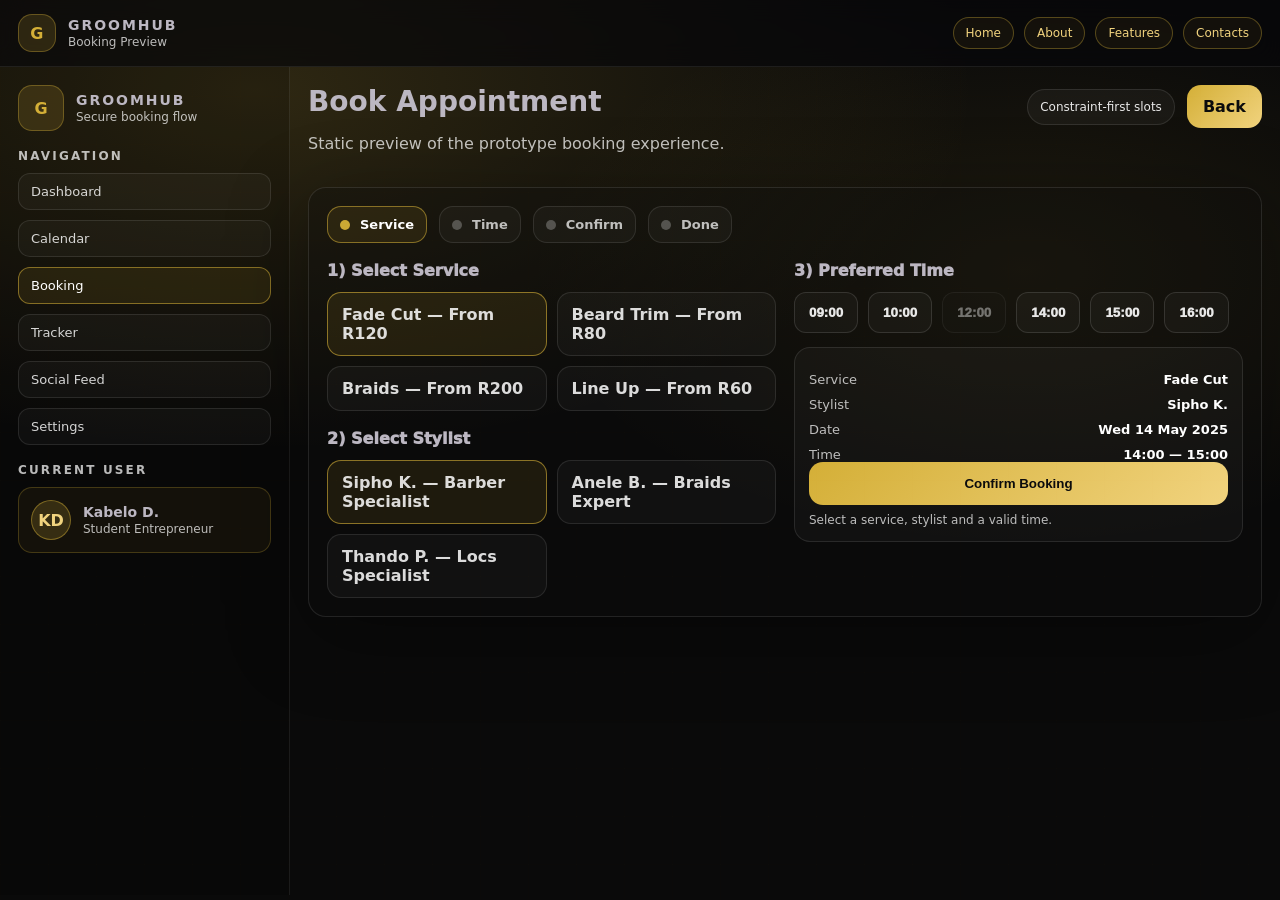
==== commit 65d7d375: "Update navbar links (Home/About/Features/Contacts)" ====
--- a/book.html
+++ b/book.html
@@ -17,13 +17,11 @@
           <span class="brand-sub">Booking Preview</span>
         </span>
       </a>
-      <nav class="static-nav">
-        <a href="./dashboard.html" class="nav-pill">Dashboard</a>
-        <a href="./calendar.html" class="nav-pill">Calendar</a>
-        <a href="./book.html" class="nav-pill active">Booking</a>
-        <a href="./tracker.html" class="nav-pill">Tracker</a>
-        <a href="./social.html" class="nav-pill">Social</a>
-        <a href="./settings.html" class="nav-pill">Settings</a>
+      <nav class="static-nav" aria-label="Preview navigation">
+        <a href="./dashboard.html" class="nav-pill">Home</a>
+        <a href="./lookbook.html" class="nav-pill">About</a>
+        <a href="./marketplace.html" class="nav-pill">Features</a>
+        <a href="./social.html" class="nav-pill">Contacts</a>
       </nav>
     </header>
 
@@ -95,41 +93,46 @@
 
           <div class="grid2">
             <div>
+              <noscript> This booking flow requires JavaScript. </noscript>
               <div class="section-title">1) Select Service</div>
-              <div class="choice-grid" role="list" aria-label="Services">
+              <div class="choice-grid" id="serviceGrid">
                 <div
                   class="choice selected"
-                  role="listitem"
-                  tabindex="0"
-                  data-service="Fade Cut"
-                  data-price="120"
+                  role="button"
+                  tabindex="0"
+                  data-service-id="s1"
+                  data-service-name="Fade Cut"
+                  data-service-price="R 120"
                 >
                   Fade Cut — From R120
                 </div>
                 <div
                   class="choice"
-                  role="listitem"
-                  tabindex="0"
-                  data-service="Beard Trim"
-                  data-price="80"
+                  role="button"
+                  tabindex="0"
+                  data-service-id="s2"
+                  data-service-name="Beard Trim"
+                  data-service-price="R 80"
                 >
                   Beard Trim — From R80
                 </div>
                 <div
                   class="choice"
-                  role="listitem"
-                  tabindex="0"
-                  data-service="Braids"
-                  data-price="200"
+                  role="button"
+                  tabindex="0"
+                  data-service-id="s3"
+                  data-service-name="Braids"
+                  data-service-price="R 200"
                 >
                   Braids — From R200
                 </div>
                 <div
                   class="choice"
-                  role="listitem"
-                  tabindex="0"
-                  data-service="Line Up"
-                  data-price="60"
+                  role="button"
+                  tabindex="0"
+                  data-service-id="s4"
+                  data-service-name="Line Up"
+                  data-service-price="R 60"
                 >
                   Line Up — From R60
                 </div>
@@ -138,28 +141,34 @@
               <div class="section-title" style="margin-top: 18px">
                 2) Select Stylist
               </div>
-              <div class="choice-grid" role="list" aria-label="Stylists">
+              <div class="choice-grid" id="stylistGrid">
                 <div
                   class="choice selected"
-                  role="listitem"
-                  tabindex="0"
-                  data-stylist="Sipho K."
+                  role="button"
+                  tabindex="0"
+                  data-stylist-id="st1"
+                  data-stylist-name="Sipho K."
+                  data-stylist-role="Barber Specialist"
                 >
                   Sipho K. — Barber Specialist
                 </div>
                 <div
                   class="choice"
-                  role="listitem"
-                  tabindex="0"
-                  data-stylist="Anele B."
+                  role="button"
+                  tabindex="0"
+                  data-stylist-id="st2"
+                  data-stylist-name="Anele B."
+                  data-stylist-role="Braids Expert"
                 >
                   Anele B. — Braids Expert
                 </div>
                 <div
                   class="choice"
-                  role="listitem"
-                  tabindex="0"
-                  data-stylist="Thando P."
+                  role="button"
+                  tabindex="0"
+                  data-stylist-id="st3"
+                  data-stylist-name="Thando P."
+                  data-stylist-role="Locs Specialist"
                 >
                   Thando P. — Locs Specialist
                 </div>
@@ -168,28 +177,29 @@
 
             <div>
               <div class="section-title">3) Preferred Time</div>
-              <div class="times" role="list" aria-label="Time slots">
-                <button
-                  class="time"
-                  type="button"
-                  role="listitem"
-                  data-time="09:00"
+              <div class="times" id="timeGrid">
+                <button
+                  class="time"
+                  type="button"
+                  role="button"
+                  data-time-id="t1"
+                  data-time-label="09:00"
                 >
                   09:00
                 </button>
                 <button
                   class="time"
                   type="button"
-                  role="listitem"
-                  data-time="10:00"
+                  role="button"
+                  data-time-id="t2"
+                  data-time-label="10:00"
                 >
                   10:00
                 </button>
                 <button
                   class="time blocked"
                   type="button"
-                  role="listitem"
-                  data-time="12:00"
+                  role="button"
                   disabled
                 >
                   12:00
@@ -197,127 +207,52 @@
                 <button
                   class="time"
                   type="button"
-                  role="listitem"
-                  data-time="14:00"
+                  role="button"
+                  data-time-id="t4"
+                  data-time-label="14:00"
+                  aria-label="14:00"
                 >
                   14:00
                 </button>
                 <button
                   class="time"
                   type="button"
-                  role="listitem"
-                  data-time="15:00"
+                  role="button"
+                  data-time-id="t5"
+                  data-time-label="15:00"
                 >
                   15:00
                 </button>
                 <button
                   class="time"
                   type="button"
-                  role="listitem"
-                  data-time="16:00"
+                  role="button"
+                  data-time-id="t6"
+                  data-time-label="16:00"
                 >
                   16:00
                 </button>
               </div>
 
-              <div class="section-title" style="margin-top: 18px">Receipt</div>
-              <div class="tabs" role="tablist" aria-label="Receipt tabs">
-                <button
-                  class="tab active"
-                  type="button"
-                  role="tab"
-                  aria-selected="true"
-                  data-tab="preview"
-                >
-                  Receipt Preview
-                </button>
-                <button
-                  class="tab"
-                  type="button"
-                  role="tab"
-                  aria-selected="false"
-                  data-tab="confirm"
-                >
-                  Confirm
-                </button>
-              </div>
-
-              <div class="receipt" aria-live="polite">
-                <div class="receipt-tabs">
-                  <div class="receipt-panel" data-panel="preview">
-                    <div class="summary-row">
-                      <span>Service</span><b data-rc-service>Fade Cut</b>
-                    </div>
-                    <div class="summary-row">
-                      <span>Stylist</span><b data-rc-stylist>Sipho K.</b>
-                    </div>
-                    <div class="summary-row">
-                      <span>Date</span><b data-rc-date>Wed 14 May 2025</b>
-                    </div>
-                    <div class="summary-row">
-                      <span>Time</span><b data-rc-time>14:00 — 15:00</b>
-                    </div>
-                    <div class="divider" style="margin: 12px 0"></div>
-                    <div class="summary-row">
-                      <span>Estimated Price</span><b data-rc-price>R 120</b>
-                    </div>
-                    <div class="tiny-muted">
-                      Adjust selections to update your receipt.
-                    </div>
-                  </div>
-
-                  <div class="receipt-panel" data-panel="confirm" hidden>
-                    <div class="tiny-muted" data-confirm-status>
-                      Select all options to enable confirmation.
-                    </div>
-                    <div class="divider" style="margin: 12px 0"></div>
-                    <div class="summary-row">
-                      <span>Service</span
-                      ><b data-rc-confirm-service>Fade Cut</b>
-                    </div>
-                    <div class="summary-row">
-                      <span>Stylist</span
-                      ><b data-rc-confirm-stylist>Sipho K.</b>
-                    </div>
-                    <div class="summary-row">
-                      <span>Date</span
-                      ><b data-rc-confirm-date>Wed 14 May 2025</b>
-                    </div>
-                    <div class="summary-row">
-                      <span>Time</span><b data-rc-confirm-time>14:00 — 15:00</b>
-                    </div>
-                    <div class="divider" style="margin: 12px 0"></div>
-                    <div class="summary-row">
-                      <span>Estimated Price</span
-                      ><b data-rc-confirm-price>R 120</b>
-                    </div>
-
-                    <button
-                      id="confirmReceiptBtn"
-                      class="btn"
-                      type="button"
-                      style="margin-top: 14px"
-                      disabled
-                    >
-                      Confirm Receipt
-                    </button>
-                    <div class="tiny-muted" style="margin-top: 8px">
-                      Confirmation locks your current receipt (demo).
-                    </div>
-                  </div>
-                </div>
-              </div>
-
-              <div style="margin-top: 14px">
-                <a
-                  id="receiptToDashboard"
-                  class="btn secondary"
-                  href="./dashboard.html"
-                  aria-disabled="true"
-                  style="pointer-events: none"
-                >
-                  Go to Dashboard
-                </a>
+              <div class="summary">
+                <div class="summary-row">
+                  <span>Service</span><b id="summaryService">Fade Cut</b>
+                </div>
+                <div class="summary-row">
+                  <span>Stylist</span><b id="summaryStylist">Sipho K.</b>
+                </div>
+                <div class="summary-row">
+                  <span>Date</span><b id="summaryDate">Wed 14 May 2025</b>
+                </div>
+                <div class="summary-row">
+                  <span>Time</span><b id="summaryTime">14:00 — 15:00</b>
+                </div>
+                <button class="btn" type="button" id="confirmBookingBtn">
+                  Confirm Booking
+                </button>
+                <div class="tiny-muted" id="bookingTinyMuted">
+                  Select a service, stylist and a valid time.
+                </div>
               </div>
             </div>
           </div>
--- a/styles.css
+++ b/styles.css
@@ -1146,46 +1146,6 @@
   color: #fff;
 }
 
-/* ===== Booking receipt tabs (book.html only) ===== */
-.tabs {
-  display: flex;
-  gap: 10px;
-  flex-wrap: wrap;
-  margin-top: 10px;
-  margin-bottom: 12px;
-}
-
-.tab {
-  border: 1px solid rgba(255, 255, 255, 0.12);
-  background: rgba(255, 255, 255, 0.03);
-  color: rgba(255, 255, 255, 0.86);
-  border-radius: 999px;
-  padding: 10px 14px;
-  font-weight: 950;
-  cursor: pointer;
-}
-
-.tab.active {
-  border-color: rgba(212, 175, 55, 0.7);
-  background: rgba(212, 175, 55, 0.12);
-  color: #fff;
-}
-
-.receipt {
-  border-radius: 16px;
-  border: 1px solid rgba(255, 255, 255, 0.1);
-  background: rgba(255, 255, 255, 0.03);
-  padding: 14px;
-}
-
-.receipt-panel {
-  padding-top: 2px;
-}
-
-.receipt-tabs .tiny-muted {
-  margin-top: 0;
-}
-
 .divider {
   height: 1px;
   background: rgba(255, 255, 255, 0.1);
@@ -1349,18 +1309,11 @@
 /* Optional: small mobile tweaks */
 @media (max-width: 640px) {
   .static-nav {
-    display: none;
+    gap: 8px;
   }
-
-  /* Hamburger style navigation (preview-only, no JS required) */
-  .static-topbar::after {
-    content: "☰";
-    color: var(--gold2);
-    font-weight: 900;
-    font-size: 22px;
-    margin-left: auto;
+  .nav-pill {
+    padding: 7px 10px;
   }
-
   .hero-title {
     font-size: 28px;
   }
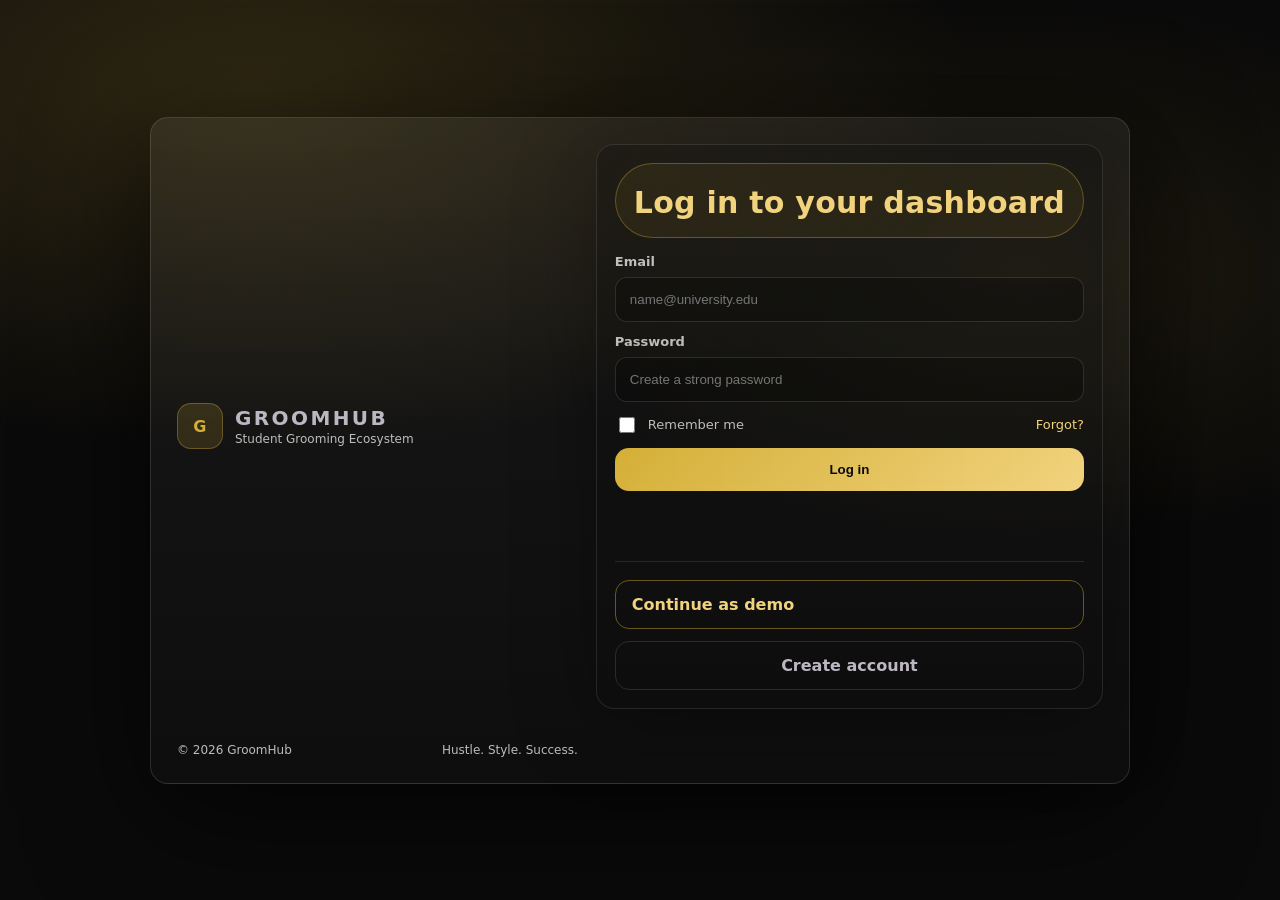
==== commit 6e129afe: "Update booking flow" ====
--- a/book.html
+++ b/book.html
@@ -259,5 +259,6 @@
         </section>
       </div>
     </main>
+    <script src="./script.js" defer></script>
   </body>
 </html>
--- a/styles.css
+++ b/styles.css
@@ -127,13 +127,15 @@
   align-items: center;
   border: 1px solid rgba(212, 175, 55, 0.35);
   background: rgba(212, 175, 55, 0.08);
-  padding: 8px 12px;
+  padding: 8px 18px; /* widen containment pill */
   border-radius: 999px;
   color: var(--gold2);
   font-size: 12px;
   letter-spacing: 0.02em;
   font-weight: 600;
-}
+  white-space: nowrap;
+}
+
 
 h2 {
   margin: 14px 0 10px;
@@ -1318,3 +1320,186 @@
     font-size: 28px;
   }
 }
+
+/* ===== Auth split landing (signupPanel) ===== */
+
+.auth-split {
+  display: grid;
+  /* Give the right form panel slightly more space to prevent squashing */
+  grid-template-columns: 1fr 1.05fr;
+  gap: 18px;
+}
+
+@media (max-width: 840px) {
+  .auth-split {
+    grid-template-columns: 1fr;
+  }
+}
+
+.auth-left {
+  padding: 8px 8px 6px;
+}
+
+.auth-left-title {
+  margin: 14px 0 10px;
+  font-size: 30px;
+  line-height: 1.12;
+  font-weight: 950;
+}
+
+.auth-left-rule {
+  width: 48px;
+  height: 2px;
+  background: rgba(212, 175, 55, 0.95);
+  margin: 14px 0;
+}
+
+.auth-left-sub {
+  margin: 0;
+  max-width: 44ch;
+  line-height: 1.55;
+}
+
+.auth-hero-image-wrap {
+  margin-top: 18px;
+  position: relative;
+  width: 220px;
+  max-width: 100%;
+  margin-left: auto;
+  margin-right: auto;
+}
+
+.auth-hero-ring {
+  position: absolute;
+  inset: -10px;
+  border-radius: 999px;
+  border: 2px solid rgba(212, 175, 55, 0.75);
+  box-shadow: 0 0 0 6px rgba(212, 175, 55, 0.08);
+}
+
+.auth-hero-image {
+  width: 100%;
+  aspect-ratio: 1 / 1;
+  border-radius: 999px;
+  object-fit: cover;
+  border: 2px solid rgba(212, 175, 55, 0.25);
+  display: block;
+}
+
+@media (prefers-reduced-motion: no-preference) {
+  .auth-hero-ring {
+    animation: authRingPulse 2.2s ease-in-out infinite;
+  }
+
+  @keyframes authRingPulse {
+    0%,
+    100% {
+      transform: scale(1);
+      opacity: 0.85;
+    }
+    50% {
+      transform: scale(1.02);
+      opacity: 1;
+    }
+  }
+}
+
+.auth-benefits {
+  margin-top: 16px;
+  display: flex;
+  flex-direction: column;
+  gap: 12px;
+}
+
+.auth-benefit {
+  display: flex;
+  gap: 12px;
+  align-items: flex-start;
+  padding: 12px;
+  border-radius: 16px;
+  border: 1px solid rgba(255, 255, 255, 0.08);
+  background: rgba(255, 255, 255, 0.02);
+}
+
+.auth-benefit-icon {
+  width: 34px;
+  height: 34px;
+  border-radius: 999px;
+  display: flex;
+  align-items: center;
+  justify-content: center;
+  color: rgba(241, 211, 126, 0.95);
+  border: 1px solid rgba(212, 175, 55, 0.35);
+  background: rgba(212, 175, 55, 0.08);
+  font-weight: 950;
+  flex-shrink: 0;
+}
+
+.auth-benefit-title {
+  font-weight: 950;
+}
+
+.auth-benefit-desc {
+  margin-top: 2px;
+  color: var(--muted);
+  font-size: 13px;
+  line-height: 1.35;
+}
+
+.auth-trust {
+  margin-top: 18px;
+  display: flex;
+  gap: 12px;
+  align-items: center;
+  border-radius: 16px;
+  padding: 14px;
+  border: 1px solid rgba(212, 175, 55, 0.25);
+  background: rgba(212, 175, 55, 0.06);
+}
+
+.auth-trust-badge {
+  width: 34px;
+  height: 34px;
+  border-radius: 999px;
+  display: flex;
+  align-items: center;
+  justify-content: center;
+  background: rgba(212, 175, 55, 0.18);
+  border: 1px solid rgba(212, 175, 55, 0.45);
+  color: var(--gold2);
+  font-weight: 950;
+}
+
+.auth-trust-title {
+  font-weight: 950;
+}
+
+.auth-trust-desc {
+  margin-top: 2px;
+  color: var(--muted);
+  font-size: 13px;
+  line-height: 1.35;
+}
+
+.auth-right {
+  padding: 8px;
+}
+
+.auth-stepper {
+  margin-top: 6px;
+}
+
+.auth-form-head {
+  margin-bottom: 6px;
+}
+
+.auth-form-title {
+  margin: 0;
+  font-size: 24px;
+  font-weight: 950;
+}
+
+.auth-form-sub {
+  margin-top: 4px;
+  font-size: 13px;
+}
